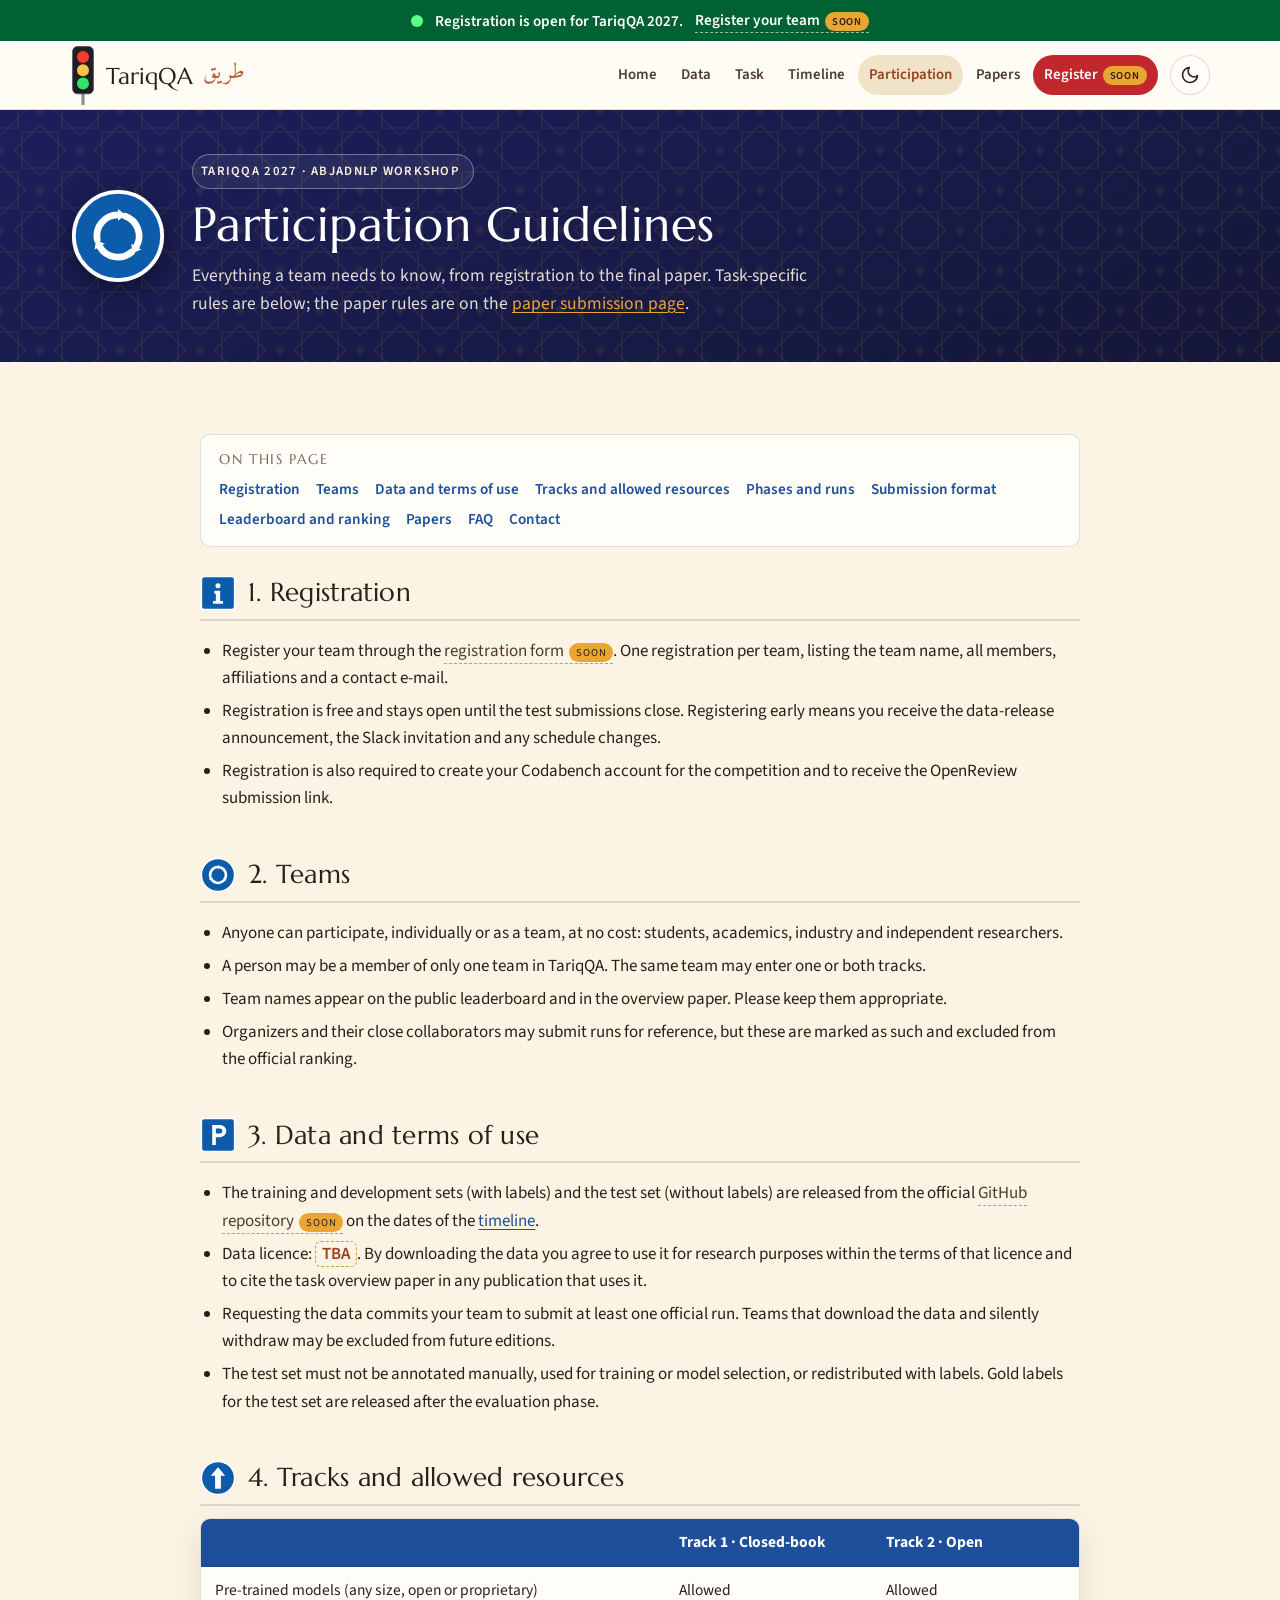
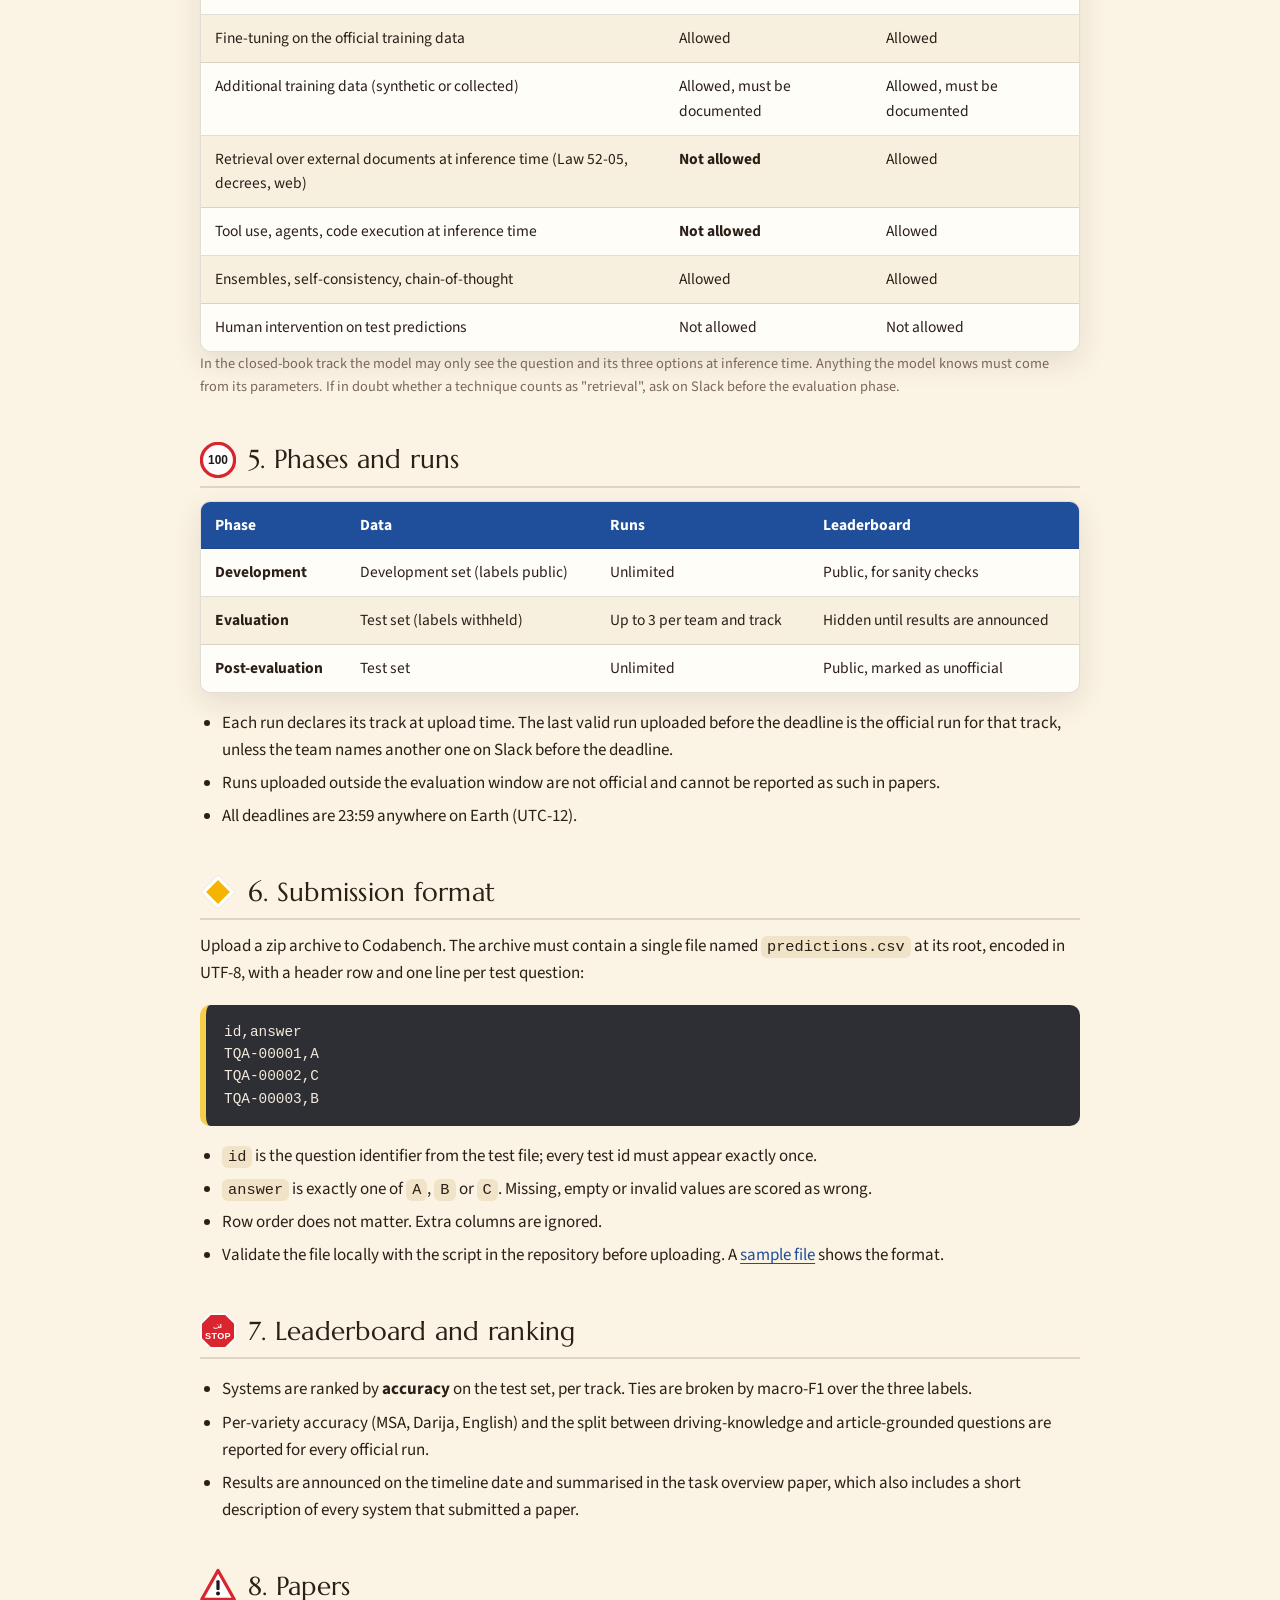
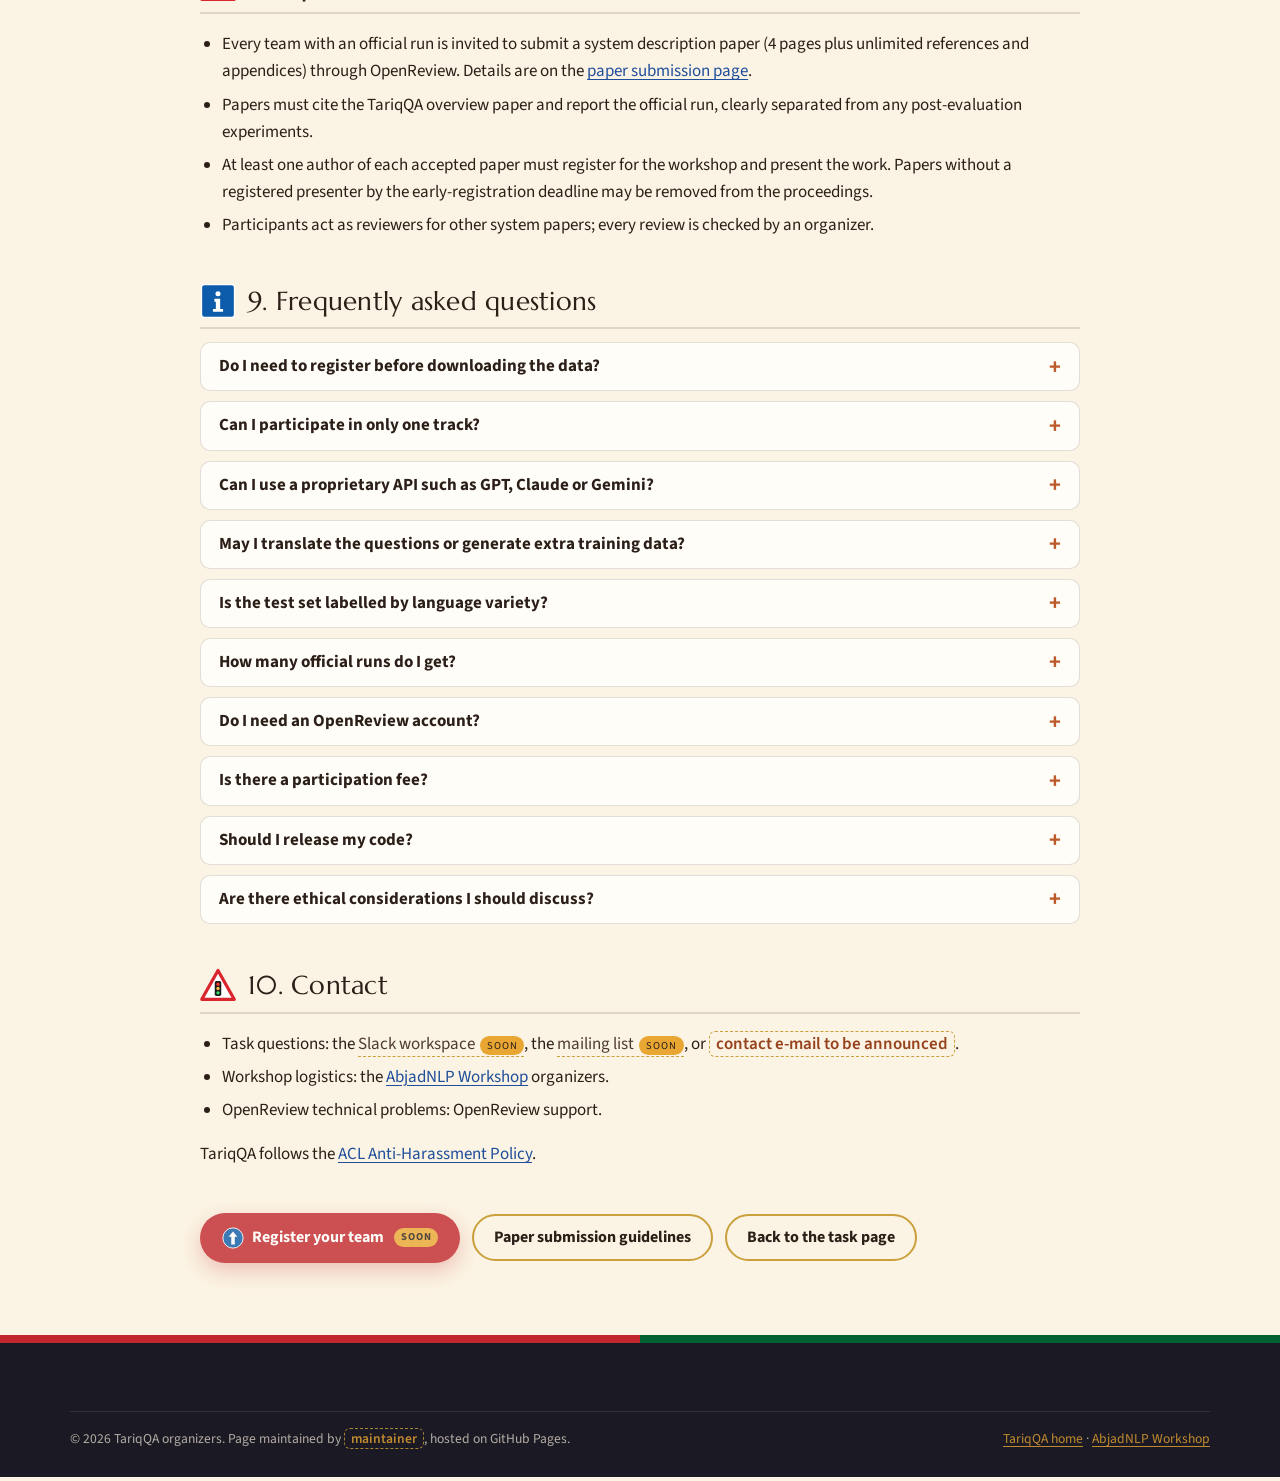
==== guidelines.html @ da91bc71 "add files" ====
<!DOCTYPE html>
<html lang="en" class="no-js">
<head>
<meta charset="utf-8">
<meta name="viewport" content="width=device-width, initial-scale=1">
<title>Participation Guidelines · TariqQA 2027</title>
<meta name="description" content="How to participate in TariqQA, the Moroccan traffic law question answering shared task at AbjadNLP 2027: registration, data, tracks, submission format, phases and FAQ.">
<link rel="icon" type="image/svg+xml" href="assets/img/favicon.svg">
<link rel="preconnect" href="https://fonts.googleapis.com">
<link rel="preconnect" href="https://fonts.gstatic.com" crossorigin>
<link href="https://fonts.googleapis.com/css2?family=Amiri:ital,wght@0,400;0,700;1,400&family=Marcellus&family=Source+Sans+3:ital,wght@0,400;0,600;0,700;1,400&display=swap" rel="stylesheet">
<link rel="stylesheet" href="assets/css/style.css">
<script>
  document.documentElement.classList.remove('no-js');
  try { var t = localStorage.getItem('tariqqa-theme'); if (t === 'dark' || t === 'light') { document.documentElement.setAttribute('data-theme', t); } } catch (e) {}
</script>
</head>
<body class="subpage">
<a class="skip-link" href="#content">Skip to content</a>

<svg xmlns="http://www.w3.org/2000/svg" style="position:absolute;width:0;height:0;overflow:hidden" aria-hidden="true" focusable="false">
  <symbol id="sign-stop" viewBox="0 0 100 100">
    <polygon points="29,3 71,3 97,29 97,71 71,97 29,97 3,71 3,29" fill="#D9252D" stroke="#FFFFFF" stroke-width="5" stroke-linejoin="round"/>
    <text x="50" y="43" text-anchor="middle" font-family="Amiri, 'Noto Naskh Arabic', serif" font-size="19" font-weight="700" fill="#fff">قف</text>
    <text x="50" y="73" text-anchor="middle" font-family="Arial, Helvetica, sans-serif" font-size="25" font-weight="700" fill="#fff" letter-spacing="1">STOP</text>
  </symbol>
  <symbol id="sign-warning" viewBox="0 0 100 100">
    <path d="M50 7 L95 87 H5 Z" fill="#fff" stroke="#D9252D" stroke-width="9" stroke-linejoin="round"/>
    <rect x="45.5" y="34" width="9" height="27" rx="3" fill="#1a1a1a"/>
    <circle cx="50" cy="71" r="5.5" fill="#1a1a1a"/>
  </symbol>
  <symbol id="sign-noentry" viewBox="0 0 100 100">
    <circle cx="50" cy="50" r="46" fill="#D9252D" stroke="#fff" stroke-width="4"/>
    <rect x="18" y="42" width="64" height="16" rx="3" fill="#fff"/>
  </symbol>
  <symbol id="sign-mandatory" viewBox="0 0 100 100">
    <circle cx="50" cy="50" r="46" fill="#0D5CAB" stroke="#fff" stroke-width="4"/>
    <path d="M50 20 L70 44 H58 V80 H42 V44 H30 Z" fill="#fff"/>
  </symbol>
  <symbol id="sign-roundabout" viewBox="0 0 100 100">
    <circle cx="50" cy="50" r="46" fill="#0D5CAB" stroke="#fff" stroke-width="4"/>
    <g fill="none" stroke="#fff" stroke-width="7" stroke-linecap="round">
      <path d="M57.52 29.33 A22 22 0 0 1 69.05 61"/>
      <path d="M64.14 66.85 A22 22 0 0 1 30.95 61"/>
      <path d="M28.33 53.82 A22 22 0 0 1 50 28"/>
    </g>
    <g fill="#fff">
      <polygon points="65.05,67.9 74.25,64 63.85,58"/>
      <polygon points="26.95,54.07 25.75,64 36.15,58"/>
      <polygon points="58,28 50,22 50,34"/>
    </g>
  </symbol>
  <symbol id="sign-priority" viewBox="0 0 100 100">
    <polygon points="50,3 97,50 50,97 3,50" fill="#fff" stroke="#cfcfcf" stroke-width="1"/>
    <polygon points="50,17 83,50 50,83 17,50" fill="#F4B400"/>
  </symbol>
  <symbol id="sign-info" viewBox="0 0 100 100">
    <rect x="4" y="4" width="92" height="92" rx="8" fill="#0D5CAB" stroke="#fff" stroke-width="4"/>
    <circle cx="50" cy="30" r="7" fill="#fff"/>
    <path d="M40 44 H56 V72 H64 V80 H36 V72 H44 V52 H40 Z" fill="#fff"/>
  </symbol>
  <symbol id="sign-parking" viewBox="0 0 100 100">
    <rect x="4" y="4" width="92" height="92" rx="8" fill="#0D5CAB" stroke="#fff" stroke-width="4"/>
    <path d="M34 22 H56 A17 17 0 0 1 56 56 H44 V78 H34 Z M44 32 V46 H55 A7 7 0 0 0 55 32 Z" fill="#fff" fill-rule="evenodd"/>
  </symbol>
  <symbol id="sign-speed100" viewBox="0 0 100 100">
    <circle cx="50" cy="50" r="46" fill="#fff" stroke="#D9252D" stroke-width="9"/>
    <text x="50" y="62" text-anchor="middle" font-family="Arial, Helvetica, sans-serif" font-size="33" font-weight="700" fill="#1a1a1a">100</text>
  </symbol>
  <symbol id="sign-signals" viewBox="0 0 100 100">
    <path d="M50 7 L95 87 H5 Z" fill="#fff" stroke="#D9252D" stroke-width="9" stroke-linejoin="round"/>
    <rect x="41" y="36" width="18" height="42" rx="5" fill="#1a1a1a"/>
    <circle cx="50" cy="45" r="4.6" fill="#FF3B30"/><circle cx="50" cy="57" r="4.6" fill="#FFC247"/><circle cx="50" cy="69" r="4.6" fill="#34E36B"/>
  </symbol>
  <symbol id="traffic-light" viewBox="0 0 60 150">
    <rect x="26" y="118" width="8" height="32" fill="#8b8f96"/>
    <rect x="4" y="4" width="52" height="118" rx="12" fill="#1f1f23" stroke="#4a4a52" stroke-width="2"/>
    <circle cx="30" cy="30" r="15" fill="#FF3B30"/><circle cx="30" cy="63" r="15" fill="#FFC247"/><circle cx="30" cy="96" r="15" fill="#34E36B"/>
  </symbol>
</svg>

<div class="topbar">
  <div class="container">
    <span class="pulse" aria-hidden="true"></span>
    <span>Registration is open for TariqQA 2027.</span>
    <a data-link="register">Register your team</a>
  </div>
</div>

<nav class="nav" aria-label="Main">
  <div class="container">
    <a class="brand" href="index.html" aria-label="TariqQA home">
      <svg aria-hidden="true"><use href="#traffic-light"/></svg>
      <span>TariqQA</span>
      <span class="brand-ar" aria-hidden="true">طريق</span>
    </a>
    <ul class="nav-links">
      <li><a href="index.html">Home</a></li>
      <li><a href="index.html#data">Data</a></li>
      <li><a href="index.html#task">Task</a></li>
      <li><a href="index.html#timeline">Timeline</a></li>
      <li><a href="guidelines.html" class="active">Participation</a></li>
      <li><a href="paper.html">Papers</a></li>
      <li><a class="nav-cta" data-link="register">Register</a></li>
    </ul>
    <button class="icon-btn theme-toggle" type="button" aria-label="Toggle dark mode" title="Toggle dark mode">
      <svg viewBox="0 0 24 24" fill="none" stroke="currentColor" stroke-width="2" stroke-linecap="round" stroke-linejoin="round" aria-hidden="true"><path d="M21 12.8A9 9 0 1 1 11.2 3a7 7 0 0 0 9.8 9.8z"/></svg>
    </button>
    <button class="icon-btn nav-toggle" type="button" aria-label="Open menu" aria-expanded="false">
      <span class="bars"><span></span><span></span><span></span></span>
    </button>
  </div>
</nav>

<header class="page-hero">
  <div class="container">
    <svg class="sign-icon" aria-hidden="true"><use href="#sign-roundabout"/></svg>
    <div>
      <span class="eyebrow">TariqQA 2027 · AbjadNLP Workshop</span>
      <h1>Participation Guidelines</h1>
      <p class="lead">Everything a team needs to know, from registration to the final paper. Task-specific rules are below; the paper rules are on the <a href="paper.html">paper submission page</a>.</p>
    </div>
  </div>
</header>

<main id="content">
<section class="section">
  <div class="container narrow">

    <nav class="toc" aria-label="On this page">
      <strong>On this page</strong>
      <a href="#registration">Registration</a>
      <a href="#teams">Teams</a>
      <a href="#data-terms">Data and terms of use</a>
      <a href="#tracks">Tracks and allowed resources</a>
      <a href="#phases">Phases and runs</a>
      <a href="#format">Submission format</a>
      <a href="#ranking">Leaderboard and ranking</a>
      <a href="#papers">Papers</a>
      <a href="#faq">FAQ</a>
      <a href="#contact">Contact</a>
    </nav>

    <h2 id="registration"><svg class="h-icon" aria-hidden="true"><use href="#sign-info"/></svg> 1. Registration</h2>
    <ul>
      <li>Register your team through the <a data-link="register">registration form</a>. One registration per team, listing the team name, all members, affiliations and a contact e-mail.</li>
      <li>Registration is free and stays open until the test submissions close. Registering early means you receive the data-release announcement, the Slack invitation and any schedule changes.</li>
      <li>Registration is also required to create your Codabench account for the competition and to receive the OpenReview submission link.</li>
    </ul>

    <h2 id="teams"><svg class="h-icon" aria-hidden="true"><use href="#sign-roundabout"/></svg> 2. Teams</h2>
    <ul>
      <li>Anyone can participate, individually or as a team, at no cost: students, academics, industry and independent researchers.</li>
      <li>A person may be a member of only one team in TariqQA. The same team may enter one or both tracks.</li>
      <li>Team names appear on the public leaderboard and in the overview paper. Please keep them appropriate.</li>
      <li>Organizers and their close collaborators may submit runs for reference, but these are marked as such and excluded from the official ranking.</li>
    </ul>

    <h2 id="data-terms"><svg class="h-icon" aria-hidden="true"><use href="#sign-parking"/></svg> 3. Data and terms of use</h2>
    <ul>
      <li>The training and development sets (with labels) and the test set (without labels) are released from the official <a data-link="github">GitHub repository</a> on the dates of the <a href="index.html#timeline">timeline</a>.</li>
      <li>Data licence: <span class="tba">TBA</span>. By downloading the data you agree to use it for research purposes within the terms of that licence and to cite the task overview paper in any publication that uses it.</li>
      <li>Requesting the data commits your team to submit at least one official run. Teams that download the data and silently withdraw may be excluded from future editions.</li>
      <li>The test set must not be annotated manually, used for training or model selection, or redistributed with labels. Gold labels for the test set are released after the evaluation phase.</li>
    </ul>

    <h2 id="tracks"><svg class="h-icon" aria-hidden="true"><use href="#sign-mandatory"/></svg> 4. Tracks and allowed resources</h2>
    <table class="tbl">
      <thead><tr><th></th><th>Track 1 · Closed-book</th><th>Track 2 · Open</th></tr></thead>
      <tbody>
        <tr><td>Pre-trained models (any size, open or proprietary)</td><td>Allowed</td><td>Allowed</td></tr>
        <tr><td>Fine-tuning on the official training data</td><td>Allowed</td><td>Allowed</td></tr>
        <tr><td>Additional training data (synthetic or collected)</td><td>Allowed, must be documented</td><td>Allowed, must be documented</td></tr>
        <tr><td>Retrieval over external documents at inference time (Law 52-05, decrees, web)</td><td><strong>Not allowed</strong></td><td>Allowed</td></tr>
        <tr><td>Tool use, agents, code execution at inference time</td><td><strong>Not allowed</strong></td><td>Allowed</td></tr>
        <tr><td>Ensembles, self-consistency, chain-of-thought</td><td>Allowed</td><td>Allowed</td></tr>
        <tr><td>Human intervention on test predictions</td><td>Not allowed</td><td>Not allowed</td></tr>
      </tbody>
    </table>
    <p class="small muted">In the closed-book track the model may only see the question and its three options at inference time. Anything the model knows must come from its parameters. If in doubt whether a technique counts as "retrieval", ask on Slack before the evaluation phase.</p>

    <h2 id="phases"><svg class="h-icon" aria-hidden="true"><use href="#sign-speed100"/></svg> 5. Phases and runs</h2>
    <table class="tbl">
      <thead><tr><th>Phase</th><th>Data</th><th>Runs</th><th>Leaderboard</th></tr></thead>
      <tbody>
        <tr><td><strong>Development</strong></td><td>Development set (labels public)</td><td>Unlimited</td><td>Public, for sanity checks</td></tr>
        <tr><td><strong>Evaluation</strong></td><td>Test set (labels withheld)</td><td>Up to 3 per team and track</td><td>Hidden until results are announced</td></tr>
        <tr><td><strong>Post-evaluation</strong></td><td>Test set</td><td>Unlimited</td><td>Public, marked as unofficial</td></tr>
      </tbody>
    </table>
    <ul>
      <li>Each run declares its track at upload time. The last valid run uploaded before the deadline is the official run for that track, unless the team names another one on Slack before the deadline.</li>
      <li>Runs uploaded outside the evaluation window are not official and cannot be reported as such in papers.</li>
      <li>All deadlines are 23:59 anywhere on Earth (UTC-12).</li>
    </ul>

    <h2 id="format"><svg class="h-icon" aria-hidden="true"><use href="#sign-priority"/></svg> 6. Submission format</h2>
    <p>Upload a zip archive to Codabench. The archive must contain a single file named <code>predictions.csv</code> at its root, encoded in UTF-8, with a header row and one line per test question:</p>
<pre><code>id,answer
TQA-00001,A
TQA-00002,C
TQA-00003,B</code></pre>
    <ul>
      <li><code>id</code> is the question identifier from the test file; every test id must appear exactly once.</li>
      <li><code>answer</code> is exactly one of <code>A</code>, <code>B</code> or <code>C</code>. Missing, empty or invalid values are scored as wrong.</li>
      <li>Row order does not matter. Extra columns are ignored.</li>
      <li>Validate the file locally with the script in the repository before uploading. A <a data-link="sample">sample file</a> shows the format.</li>
    </ul>

    <h2 id="ranking"><svg class="h-icon" aria-hidden="true"><use href="#sign-stop"/></svg> 7. Leaderboard and ranking</h2>
    <ul>
      <li>Systems are ranked by <strong>accuracy</strong> on the test set, per track. Ties are broken by macro-F1 over the three labels.</li>
      <li>Per-variety accuracy (MSA, Darija, English) and the split between driving-knowledge and article-grounded questions are reported for every official run.</li>
      <li>Results are announced on the timeline date and summarised in the task overview paper, which also includes a short description of every system that submitted a paper.</li>
    </ul>

    <h2 id="papers"><svg class="h-icon" aria-hidden="true"><use href="#sign-warning"/></svg> 8. Papers</h2>
    <ul>
      <li>Every team with an official run is invited to submit a system description paper (4 pages plus unlimited references and appendices) through OpenReview. Details are on the <a href="paper.html">paper submission page</a>.</li>
      <li>Papers must cite the TariqQA overview paper and report the official run, clearly separated from any post-evaluation experiments.</li>
      <li>At least one author of each accepted paper must register for the workshop and present the work. Papers without a registered presenter by the early-registration deadline may be removed from the proceedings.</li>
      <li>Participants act as reviewers for other system papers; every review is checked by an organizer.</li>
    </ul>

    <h2 id="faq"><svg class="h-icon" aria-hidden="true"><use href="#sign-info"/></svg> 9. Frequently asked questions</h2>
    <details class="faq"><summary>Do I need to register before downloading the data?</summary><p>Yes. Registration is free and takes two minutes. It lets us keep teams informed and keep the leaderboard tidy.</p></details>
    <details class="faq"><summary>Can I participate in only one track?</summary><p>Yes. Enter the closed-book track, the open track, or both. Each track has its own leaderboard and run limit.</p></details>
    <details class="faq"><summary>Can I use a proprietary API such as GPT, Claude or Gemini?</summary><p>Yes, in both tracks, as long as the model is not given external documents or tools at inference time in the closed-book track, and as long as you document exactly which model and version you used.</p></details>
    <details class="faq"><summary>May I translate the questions or generate extra training data?</summary><p>Yes. Translation, paraphrasing and synthetic data generation are allowed in both tracks and must be described in the paper. Generating data from the test questions is not allowed.</p></details>
    <details class="faq"><summary>Is the test set labelled by language variety?</summary><p>The test file contains only the question and its options. Variety labels are released after the evaluation phase, together with the gold answers, so that teams can analyse their results.</p></details>
    <details class="faq"><summary>How many official runs do I get?</summary><p>Up to three per team and track during the evaluation phase. Development-phase runs are unlimited.</p></details>
    <details class="faq"><summary>Do I need an OpenReview account?</summary><p>Yes, every author needs one to submit and to review. System and overview papers are not anonymous, and teams may post their papers on arXiv.</p></details>
    <details class="faq"><summary>Is there a participation fee?</summary><p>No. Participation in the shared task is free. One author of each accepted paper registers for the AbjadNLP workshop to present the work.</p></details>
    <details class="faq"><summary>Should I release my code?</summary><p>It is strongly encouraged. Add the URL to your paper; replicability is one of the review criteria.</p></details>
    <details class="faq"><summary>Are there ethical considerations I should discuss?</summary><p>Yes. Describe potential misuse and limitations of your system, in particular the risk of giving wrong legal advice to drivers, in a short paragraph of the paper.</p></details>

    <h2 id="contact"><svg class="h-icon" aria-hidden="true"><use href="#sign-signals"/></svg> 10. Contact</h2>
    <ul>
      <li>Task questions: the <a data-link="slack">Slack workspace</a>, the <a data-link="mailing">mailing list</a>, or <a data-email></a>.</li>
      <li>Workshop logistics: the <a data-link="workshop">AbjadNLP Workshop</a> organizers.</li>
      <li>OpenReview technical problems: OpenReview support.</li>
    </ul>
    <p>TariqQA follows the <a data-link="antiHarassment">ACL Anti-Harassment Policy</a>.</p>

    <div class="cta-row mt-3">
      <a class="btn btn-primary" data-link="register"><svg aria-hidden="true"><use href="#sign-mandatory"/></svg> Register your team</a>
      <a class="btn btn-outline" href="paper.html">Paper submission guidelines</a>
      <a class="btn btn-outline" href="index.html">Back to the task page</a>
    </div>
  </div>
</section>
</main>

<footer class="footer">
  <div class="container">
    <div class="tiny">
      <span>© <span data-year>2026</span> TariqQA organizers. Page maintained by <span class="tba">maintainer</span>, hosted on GitHub Pages.</span>
      <span><a href="index.html">TariqQA home</a> · <a data-link="workshop">AbjadNLP Workshop</a></span>
    </div>
  </div>
</footer>

<script src="assets/js/config.js"></script>
<script src="assets/js/main.js"></script>
</body>
</html>
---- assets/css/style.css ----
/* ==========================================================================
   TariqQA — Moroccan Traffic Law Question Answering Shared Task (AbjadNLP)
   Visual language: traditional Moroccan craft (zellige stars, horseshoe
   arches, saffron / cobalt / terracotta / emerald) fused with road signs,
   traffic lights and asphalt road motifs.
   Plain CSS, no build step. Edit tokens in :root to retheme.
   ========================================================================== */

:root {
  /* --- Palette ---------------------------------------------------------- */
  --cream: #FBF3E3;
  --sand: #F1E3C8;
  --paper: #FFFDF7;
  --ink: #2B1F18;
  --ink-2: #4E3B30;
  --muted: #7A675A;
  --terracotta: #BD5A2C;
  --terracotta-deep: #96421C;
  --cobalt: #1F4E9A;
  --majorelle: #4F4BC9;
  --emerald: #0E7A5A;
  --flag-red: #C1272D;
  --flag-green: #006233;
  --saffron: #E9A632;
  --gold: #C9A03B;
  --asphalt: #2E2F34;
  --asphalt-2: #3B3C42;
  --lane-yellow: #F5CF4B;

  /* Road-sign colours (Vienna-convention style, as used in Morocco) */
  --sign-red: #D9252D;
  --sign-blue: #0D5CAB;
  --sign-yellow: #F4B400;
  --sign-green: #0B8A42;

  /* --- Semantic tokens -------------------------------------------------- */
  --bg: var(--cream);
  --bg-alt: var(--sand);
  --surface: var(--paper);
  --text: var(--ink);
  --text-2: var(--ink-2);
  --link: var(--cobalt);
  --line: rgba(43, 31, 24, 0.14);
  --shadow: 0 10px 30px rgba(43, 31, 24, 0.10);
  --radius: 16px;
  --radius-sm: 10px;
  --max: 1140px;
  --gutter: 16px;

  --font-display: "Marcellus", "Georgia", "Times New Roman", serif;
  --font-body: "Source Sans 3", "Segoe UI", system-ui, -apple-system, sans-serif;
  --font-arabic: "Amiri", "Noto Naskh Arabic", "Traditional Arabic", "Times New Roman", serif;

  /* Zellige lattice (thin gold lines): subtle texture for backgrounds */
  --zellige-lines: url("data:image/svg+xml,%3Csvg xmlns='http://www.w3.org/2000/svg' width='80' height='80' viewBox='0 0 80 80'%3E%3Cg fill='none' stroke='%23C9A03B' stroke-width='1.2'%3E%3Cpolygon points='22,22 58,22 58,58 22,58'/%3E%3Cpolygon points='40,14.5 65.5,40 40,65.5 14.5,40'/%3E%3Cpolygon points='-18,-18 18,-18 18,18 -18,18'/%3E%3Cpolygon points='0,-25.5 25.5,0 0,25.5 -25.5,0'/%3E%3Cpolygon points='62,-18 98,-18 98,18 62,18'/%3E%3Cpolygon points='80,-25.5 105.5,0 80,25.5 54.5,0'/%3E%3Cpolygon points='-18,62 18,62 18,98 -18,98'/%3E%3Cpolygon points='0,54.5 25.5,80 0,105.5 -25.5,80'/%3E%3Cpolygon points='62,62 98,62 98,98 62,98'/%3E%3Cpolygon points='80,54.5 105.5,80 80,105.5 54.5,80'/%3E%3C/g%3E%3Cg fill='%23C9A03B' opacity='.7'%3E%3Cpolygon points='40,-5 45,0 40,5 35,0'/%3E%3Cpolygon points='75,40 80,35 85,40 80,45'/%3E%3Cpolygon points='40,75 45,80 40,85 35,80'/%3E%3Cpolygon points='-5,40 0,35 5,40 0,45'/%3E%3C/g%3E%3C/svg%3E");
}

/* Dark theme: Marrakech-night indigo with the same accents */
@media (prefers-color-scheme: dark) {
  :root:not([data-theme="light"]) {
    --bg: #17151F;
    --bg-alt: #1F1C2B;
    --surface: #242033;
    --text: #F3EAD9;
    --text-2: #D8CCB8;
    --muted: #B3A694;
    --link: #8FB4F5;
    --line: rgba(243, 234, 217, 0.14);
    --shadow: 0 10px 30px rgba(0, 0, 0, 0.35);
    --terracotta-deep: #E58A5A;
  }
}
:root[data-theme="dark"] {
  --bg: #17151F;
  --bg-alt: #1F1C2B;
  --surface: #242033;
  --text: #F3EAD9;
  --text-2: #D8CCB8;
  --muted: #B3A694;
  --link: #8FB4F5;
  --line: rgba(243, 234, 217, 0.14);
  --shadow: 0 10px 30px rgba(0, 0, 0, 0.35);
  --terracotta-deep: #E58A5A;
}

/* ==========================================================================
   Base
   ========================================================================== */
*, *::before, *::after { box-sizing: border-box; }
html { scroll-behavior: smooth; -webkit-text-size-adjust: 100%; scroll-padding-top: 84px; }
body {
  margin: 0;
  font-family: var(--font-body);
  font-size: 17px;
  line-height: 1.6;
  color: var(--text);
  background: var(--bg);
  overflow-x: hidden;
}
img, svg { max-width: 100%; }
a { color: var(--link); text-underline-offset: 3px; }
a:hover { color: var(--terracotta-deep); }
h1, h2, h3, h4 {
  font-family: var(--font-display);
  font-weight: 400;
  line-height: 1.15;
  margin: 0 0 0.5em;
  color: var(--text);
  letter-spacing: 0.01em;
}
h2 { font-size: clamp(1.75rem, 2.8vw, 2.4rem); }
h3 { font-size: 1.3rem; }
h4 { font-size: 1.05rem; font-family: var(--font-body); font-weight: 700; }
p { margin: 0 0 1em; }
ul, ol { padding-left: 1.3em; }
li { margin-bottom: 0.35em; }
code {
  font-family: ui-monospace, "Cascadia Code", Consolas, "Liberation Mono", monospace;
  font-size: 0.9em;
  background: var(--bg-alt);
  padding: 2px 6px;
  border-radius: 6px;
}
pre {
  background: var(--asphalt);
  color: #F3EAD9;
  padding: 16px 18px;
  border-radius: var(--radius-sm);
  overflow: auto;
  font-size: 0.9rem;
  line-height: 1.55;
  border-left: 6px solid var(--lane-yellow);
  margin: 0 0 1em;
}
pre code { background: transparent; padding: 0; color: inherit; font-size: inherit; }
.container { width: min(100% - 2 * var(--gutter), var(--max)); margin-inline: auto; }
.container.narrow { max-width: 880px; }
.ar { font-family: var(--font-arabic); direction: rtl; unicode-bidi: isolate; }
.nowrap { white-space: nowrap; }
.prose { max-width: 74ch; }
.prose li { margin-bottom: 0.45em; }
.muted { color: var(--muted); }
.small { font-size: 0.9rem; }
.mt-1 { margin-top: 12px; } .mt-2 { margin-top: 26px; } .mt-3 { margin-top: 44px; }
.mb-0 { margin-bottom: 0; }

.skip-link {
  position: absolute; left: -999px; top: 8px; z-index: 100;
  background: var(--flag-red); color: #fff; padding: 10px 14px; border-radius: 8px; font-weight: 700;
}
.skip-link:focus { left: 8px; }

/* Placeholder values the organisers still have to fill in */
.tba {
  border: 1.5px dashed var(--gold);
  border-radius: 6px;
  padding: 0 6px;
  color: var(--terracotta-deep);
  font-weight: 600;
  white-space: nowrap;
}

/* ==========================================================================
   Top ribbon + navigation
   ========================================================================== */
.topbar { background: var(--flag-green); color: #fff; font-weight: 600; font-size: 0.95rem; }
.topbar .container {
  display: flex; gap: 12px; align-items: center; justify-content: center;
  padding: 8px 0; flex-wrap: wrap; text-align: center;
}
.topbar a { color: #fff; }
.topbar a:hover { color: #FFE39A; }
.topbar a.is-tba:not(.btn) { color: #fff; border-bottom-color: rgba(255, 255, 255, 0.6); }
.pulse {
  flex: none; width: 12px; height: 12px; border-radius: 50%; background: #5CFF8A;
  box-shadow: 0 0 0 0 rgba(92, 255, 138, 0.7); animation: pulse 1.8s infinite;
}
@keyframes pulse {
  0% { box-shadow: 0 0 0 0 rgba(92, 255, 138, 0.7); }
  70% { box-shadow: 0 0 0 10px rgba(92, 255, 138, 0); }
  100% { box-shadow: 0 0 0 0 rgba(92, 255, 138, 0); }
}

.nav {
  position: sticky; top: 0; z-index: 50;
  background: var(--surface);
  background: color-mix(in srgb, var(--surface) 92%, transparent);
  -webkit-backdrop-filter: blur(8px); backdrop-filter: blur(8px);
  border-bottom: 1px solid var(--line);
  box-shadow: 0 2px 12px rgba(0, 0, 0, 0.05);
}
.nav .container { display: flex; align-items: center; gap: 12px; min-height: 68px; position: relative; }
.brand {
  display: flex; align-items: center; gap: 10px; text-decoration: none; color: var(--text);
  font-family: var(--font-display); font-size: 1.45rem; margin-right: auto; line-height: 1;
}
.brand:hover { color: var(--text); }
.brand svg { width: 26px; height: 60px; }
.brand .brand-ar { font-family: var(--font-arabic); color: var(--terracotta); font-size: 1.4rem; margin-top: -4px; }
.nav-links { display: flex; gap: 2px; list-style: none; margin: 0; padding: 0; }
.nav-links li { margin: 0; }
.nav-links a {
  display: block; padding: 8px 11px; border-radius: 999px; color: var(--text-2);
  text-decoration: none; font-weight: 600; font-size: 0.93rem; white-space: nowrap;
}
.nav-links a:hover, .nav-links a.active { background: var(--bg-alt); color: var(--terracotta-deep); }
.nav-links a.nav-cta { background: var(--flag-red); color: #fff; }
.nav-links a.nav-cta:hover { background: #a51f24; color: #fff; }
.nav-links a.nav-cta.is-tba { border: 0; color: #fff; }
.icon-btn {
  display: inline-flex; align-items: center; justify-content: center;
  width: 40px; height: 40px; border-radius: 50%; border: 1px solid var(--line);
  background: var(--surface); color: var(--text); cursor: pointer; flex: none; padding: 0;
}
.icon-btn:hover { background: var(--bg-alt); }
.icon-btn svg { width: 20px; height: 20px; }
.nav-toggle { display: none; }
.nav-toggle .bars { display: flex; flex-direction: column; gap: 4px; }
.nav-toggle .bars span { width: 18px; height: 2px; background: currentColor; border-radius: 2px; }
@media (max-width: 1080px) {
  .nav-toggle { display: inline-flex; }
  .nav-links {
    display: none; position: absolute; top: calc(100% + 1px); left: 0; right: 0;
    flex-direction: column; background: var(--surface); border-bottom: 1px solid var(--line);
    padding: 10px 12px 14px; box-shadow: 0 12px 24px rgba(0, 0, 0, 0.12); gap: 2px;
  }
  .nav.open .nav-links { display: flex; }
  .nav-links a { padding: 10px 14px; border-radius: 10px; }
}

/* ==========================================================================
   Buttons
   ========================================================================== */
.btn {
  display: inline-flex; align-items: center; gap: 8px;
  padding: 12px 20px; border-radius: 999px; font-weight: 700; text-decoration: none;
  border: 2px solid transparent; cursor: pointer; font-family: var(--font-body); font-size: 1rem;
  line-height: 1.2; transition: transform 0.15s ease, box-shadow 0.15s ease, background 0.15s ease;
}
.btn:hover { transform: translateY(-2px); }
.btn svg { width: 22px; height: 22px; flex: none; }
.btn-primary { background: var(--flag-red); color: #fff; box-shadow: 0 8px 20px rgba(193, 39, 45, 0.3); }
.btn-primary:hover { background: #a81f25; color: #fff; }
.btn-go { background: var(--sign-green); color: #fff; box-shadow: 0 8px 20px rgba(11, 138, 66, 0.3); }
.btn-go:hover { background: #086b33; color: #fff; }
.btn-go:disabled { background: #8d9a92; box-shadow: none; cursor: not-allowed; transform: none; }
.btn-blue { background: var(--sign-blue); color: #fff; box-shadow: 0 8px 20px rgba(13, 92, 171, 0.3); }
.btn-blue:hover { background: #0a4a8a; color: #fff; }
.btn-outline { border-color: var(--gold); color: var(--text); background: transparent; }
.btn-outline:hover { background: var(--bg-alt); color: var(--text); }
.btn-outline.on-dark { color: #fff; border-color: rgba(255, 255, 255, 0.55); }
.btn-outline.on-dark:hover { background: rgba(255, 255, 255, 0.1); color: #fff; }
.btn-sm { padding: 8px 14px; font-size: 0.92rem; }
.btn-sm svg { width: 18px; height: 18px; }
.btn.is-tba { opacity: 0.8; cursor: not-allowed; }
.btn.is-tba:hover { transform: none; }
.tba-badge {
  font-size: 0.66rem; letter-spacing: 0.08em; text-transform: uppercase; line-height: 1.4;
  background: var(--saffron); color: #2B1F18; border-radius: 999px; padding: 2px 7px; margin-left: 2px;
}
a.is-tba:not(.btn) { text-decoration: none; border-bottom: 1.5px dashed var(--gold); color: var(--text-2); cursor: not-allowed; }
a.is-tba:not(.btn) .tba-badge { margin-left: 5px; }
.cta-row { display: flex; flex-wrap: wrap; gap: 12px; align-items: center; }
.btn-stack { display: flex; flex-wrap: wrap; gap: 8px; }

/* ==========================================================================
   Hero
   ========================================================================== */
.hero {
  position: relative; overflow: hidden; color: #FBF3E3;
  background: radial-gradient(900px 500px at 85% -10%, #5A4AA8 0%, rgba(90, 74, 168, 0) 60%),
              linear-gradient(160deg, #1C1F5C 0%, #22265F 40%, #141737 100%);
}
.hero::before {
  content: ""; position: absolute; inset: 0; background-image: var(--zellige-lines);
  background-size: 80px 80px; opacity: 0.14; pointer-events: none;
}
.hero::after {
  content: ""; position: absolute; left: -10%; bottom: -30%; width: 55%; height: 75%;
  background: radial-gradient(closest-side, rgba(233, 166, 50, 0.32), rgba(233, 166, 50, 0)); pointer-events: none;
}
.hero .container {
  position: relative; z-index: 1; display: grid; grid-template-columns: 1.15fr 0.85fr;
  gap: 40px; align-items: center; padding: 56px 0 40px;
}
.hero h1 { color: #fff; margin: 14px 0 16px; }
.hero .h1-name { display: block; font-size: clamp(2.8rem, 7vw, 4.8rem); line-height: 1; }
.hero .h1-name .ar { font-size: 0.8em; color: var(--saffron); margin-left: 0.12em; }
.hero .h1-sub { display: block; font-size: clamp(1.2rem, 2.4vw, 1.7rem); color: #F3EAD9; margin-top: 12px; }
.eyebrow {
  display: inline-flex; align-items: center; gap: 8px; padding: 6px 14px 6px 8px; border-radius: 999px;
  border: 1px solid rgba(255, 255, 255, 0.35); background: rgba(255, 255, 255, 0.06);
  font-size: 0.8rem; letter-spacing: 0.1em; text-transform: uppercase; font-weight: 600;
}
.eyebrow .ico { width: 26px; height: 26px; }
.hero .lead { font-size: 1.2rem; max-width: 58ch; color: rgba(251, 243, 227, 0.9); }
.hero-ctas { display: flex; flex-wrap: wrap; gap: 12px; margin: 26px 0 22px; }
.hero-meta {
  list-style: none; padding: 0; margin: 0; display: flex; flex-wrap: wrap; gap: 8px 22px;
  font-size: 0.95rem; color: rgba(251, 243, 227, 0.85);
}
.hero-meta li { margin: 0; display: flex; align-items: center; gap: 8px; }
.hero-meta li::before { content: ""; width: 9px; height: 9px; border-radius: 50%; background: var(--saffron); flex: none; }
.hero-meta strong { color: #fff; }
.hero-meta .tba { border-color: rgba(255, 255, 255, 0.5); color: var(--saffron); }
.hero-art { display: flex; justify-content: center; }
.hero-svg { width: 100%; max-width: 440px; height: auto; filter: drop-shadow(0 24px 40px rgba(0, 0, 0, 0.45)); }
@media (max-width: 900px) {
  .hero .container { grid-template-columns: 1fr; padding: 40px 0 28px; }
  .hero-art { order: 2; }
  .hero-svg { max-width: 380px; }
}

/* Animated traffic light (hero illustration) */
.tl-red { fill: #5A1414; }
.tl-amber { fill: #5A4310; }
.tl-green { fill: #0F4A24; }
.anim-tl .tl-red { animation: tlRed 9s infinite; }
.anim-tl .tl-amber { animation: tlAmber 9s infinite; }
.anim-tl .tl-green { animation: tlGreen 9s infinite; }
@keyframes tlRed {
  0%, 44% { fill: #FF3B30; filter: drop-shadow(0 0 6px #FF3B30); }
  45%, 100% { fill: #5A1414; filter: none; }
}
@keyframes tlAmber {
  0%, 34% { fill: #5A4310; filter: none; }
  35%, 44% { fill: #FFC247; filter: drop-shadow(0 0 6px #FFC247); }
  45%, 89% { fill: #5A4310; filter: none; }
  90%, 100% { fill: #FFC247; filter: drop-shadow(0 0 6px #FFC247); }
}
@keyframes tlGreen {
  0%, 44% { fill: #0F4A24; filter: none; }
  45%, 89% { fill: #34E36B; filter: drop-shadow(0 0 6px #34E36B); }
  90%, 100% { fill: #0F4A24; filter: none; }
}

/* ==========================================================================
   Scrolling road of signs
   ========================================================================== */
.sign-road {
  background: var(--asphalt); position: relative; overflow: hidden; padding: 18px 0 16px;
  border-top: 7px solid var(--saffron); box-shadow: inset 0 10px 20px rgba(0, 0, 0, 0.35);
}
.sign-road::before { content: ""; position: absolute; left: 0; right: 0; top: 6px; height: 3px; background: #ECECEC; opacity: 0.7; }
.sign-road::after { content: ""; position: absolute; left: 0; right: 0; bottom: 12px; border-top: 4px dashed var(--lane-yellow); opacity: 0.9; }
.sign-track { display: flex; gap: 40px; width: max-content; animation: marquee 70s linear infinite; }
.sign-road:hover .sign-track { animation-play-state: paused; }
.signpost { display: flex; flex-direction: column; align-items: center; width: 92px; position: relative; z-index: 1; }
.signpost svg { width: 64px; height: 64px; filter: drop-shadow(0 4px 6px rgba(0, 0, 0, 0.45)); }
.signpost .post { width: 6px; height: 30px; background: linear-gradient(90deg, #D5D8DC, #8A8D93); border-radius: 0 0 2px 2px; }
.signpost .label { font-size: 0.68rem; color: #D9D1C2; margin-top: 4px; text-transform: uppercase; letter-spacing: 0.08em; font-weight: 600; white-space: nowrap; }
/* two identical sets of 18 posts with a 40px gap: shift by exactly one set */
@keyframes marquee { to { transform: translateX(calc(-50% - 20px)); } }

/* ==========================================================================
   Sections
   ========================================================================== */
.section { padding: 72px 0; position: relative; }
.section.alt { background: var(--bg-alt); }
.section.alt::before {
  content: ""; position: absolute; inset: 0; background-image: var(--zellige-lines);
  background-size: 80px 80px; opacity: 0.22; pointer-events: none;
}
.section > .container { position: relative; }
.section-head { display: flex; align-items: center; gap: 20px; }
.section-head .sign-icon { width: 68px; height: 68px; flex: none; filter: drop-shadow(0 6px 10px rgba(0, 0, 0, 0.18)); }
.section-head h2 { margin: 0; }
.section-head .num { display: block; font-family: var(--font-display); color: var(--gold); font-size: 0.95rem; letter-spacing: 0.22em; }
.section-head .ar-sub {
  display: block; font-family: var(--font-arabic); color: var(--terracotta); font-size: 1.4rem;
  direction: rtl; text-align: left; line-height: 1.3; margin-top: 2px;
}
.frieze {
  height: 10px; margin-top: 18px; border-radius: 3px;
  background: repeating-linear-gradient(135deg, var(--cobalt) 0 14px, var(--saffron) 14px 28px, var(--emerald) 28px 42px, var(--terracotta) 42px 56px);
}
.road-divider { height: 28px; background: var(--asphalt); position: relative; box-shadow: inset 0 6px 10px rgba(0, 0, 0, 0.3); }
.road-divider::before { content: ""; position: absolute; left: 0; right: 0; top: 50%; margin-top: -2px; border-top: 4px dashed var(--lane-yellow); opacity: 0.95; }

/* ==========================================================================
   Grid, cards, lists
   ========================================================================== */
.grid { display: grid; gap: 22px; }
.grid-2 { grid-template-columns: repeat(2, minmax(0, 1fr)); }
.grid-3 { grid-template-columns: repeat(3, minmax(0, 1fr)); }
@media (max-width: 900px) { .grid-3 { grid-template-columns: repeat(2, minmax(0, 1fr)); } }
@media (max-width: 700px) { .grid-2, .grid-3 { grid-template-columns: 1fr; } }
.card {
  background: var(--surface); border: 1px solid var(--line); border-radius: var(--radius);
  padding: 24px; box-shadow: var(--shadow); position: relative; overflow: hidden;
}
.card::after {
  content: ""; position: absolute; top: -10px; right: -10px; width: 96px; height: 96px;
  background-image: var(--zellige-lines); background-size: 60px 60px; opacity: 0.45; pointer-events: none;
  -webkit-mask-image: radial-gradient(circle at top right, #000 10%, transparent 70%);
  mask-image: radial-gradient(circle at top right, #000 10%, transparent 70%);
}
.card > * { position: relative; z-index: 1; }
.card h3 { display: flex; align-items: center; gap: 10px; }
.card-icon { width: 36px; height: 36px; flex: none; }
.card p:last-child { margin-bottom: 0; }
.checklist { list-style: none; padding: 0; margin: 0; }
.checklist li { padding-left: 28px; position: relative; margin-bottom: 0.55em; }
.checklist li::before {
  content: ""; position: absolute; left: 0; top: 0.38em; width: 15px; height: 15px; border-radius: 50%;
  background: var(--sign-blue); box-shadow: inset 0 0 0 2px #fff, 0 0 0 1.5px var(--sign-blue);
}

/* ==========================================================================
   Dataset statistics drawn as road signs
   ========================================================================== */
.stats { display: grid; grid-template-columns: repeat(5, minmax(0, 1fr)); gap: 18px; margin: 36px 0 12px; }
@media (max-width: 900px) { .stats { grid-template-columns: repeat(3, minmax(0, 1fr)); } }
@media (max-width: 560px) { .stats { grid-template-columns: repeat(2, minmax(0, 1fr)); } }
.stat { display: flex; flex-direction: column; align-items: center; text-align: center; gap: 10px; }
.stat .figure {
  width: 140px; height: 140px; position: relative; display: grid; place-items: center;
  font-family: var(--font-display); font-size: 2rem; line-height: 1; color: #1a1a1a;
}
.stat .figure > span { position: relative; z-index: 1; }
.stat .label { font-size: 0.92rem; color: var(--muted); max-width: 170px; line-height: 1.35; }
.sign-oct { background: #fff; color: #fff; clip-path: polygon(30% 0, 70% 0, 100% 30%, 100% 70%, 70% 100%, 30% 100%, 0 70%, 0 30%); }
.sign-oct::before { content: ""; position: absolute; inset: 6px; background: var(--sign-red); clip-path: polygon(30% 0, 70% 0, 100% 30%, 100% 70%, 70% 100%, 30% 100%, 0 70%, 0 30%); }
.sign-circle { border-radius: 50%; background: #fff; border: 11px solid var(--sign-red); font-size: 3.2rem; box-shadow: 0 8px 14px rgba(0, 0, 0, 0.18); }
.sign-square { border-radius: 14px; background: var(--sign-blue); color: #fff; border: 5px solid #fff; outline: 2px solid var(--sign-blue); box-shadow: 0 8px 14px rgba(0, 0, 0, 0.18); }
.sign-square .stack { display: flex; flex-direction: column; font-size: 1.05rem; font-family: var(--font-body); font-weight: 700; letter-spacing: 0.04em; line-height: 1.35; }
.sign-diamond { background: #fff; clip-path: polygon(50% 0, 100% 50%, 50% 100%, 0 50%); }
.sign-diamond::before { content: ""; position: absolute; inset: 7px; background: var(--sign-yellow); clip-path: polygon(50% 0, 100% 50%, 50% 100%, 0 50%); }
.sign-tri { background: var(--sign-red); clip-path: polygon(50% 0, 100% 100%, 0 100%); padding-top: 38%; font-size: 1.5rem; }
.sign-tri::before { content: ""; position: absolute; inset: 18px 11px 7px; background: #fff; clip-path: polygon(50% 0, 100% 100%, 0 100%); }

.bar { display: flex; height: 36px; border-radius: 8px; overflow: hidden; font-size: 0.82rem; font-weight: 700; color: #fff; margin: 8px 0 12px; }
.bar span { display: flex; align-items: center; justify-content: center; white-space: nowrap; overflow: hidden; padding: 0 4px; }
.b-msa { background: var(--cobalt); } .b-darija { background: var(--terracotta); } .b-en { background: var(--emerald); }
.b-a { background: var(--flag-red); } .b-b { background: var(--cobalt); } .b-c { background: var(--emerald); }

/* ==========================================================================
   Multiple-choice cards and the sample quiz
   ========================================================================== */
.mcq { background: var(--surface); border: 1px solid var(--line); border-radius: var(--radius); padding: 20px 22px; box-shadow: var(--shadow); }
.tag {
  display: inline-block; font-size: 0.72rem; letter-spacing: 0.1em; text-transform: uppercase; padding: 3px 10px;
  border-radius: 999px; background: var(--bg-alt); color: var(--terracotta-deep); font-weight: 700;
  margin-bottom: 10px; font-family: var(--font-body);
}
.q { font-weight: 700; font-size: 1.1rem; margin: 0 0 12px; line-height: 1.5; }
.mcq[dir="rtl"] .q, .mcq[dir="rtl"] .opt, .quiz-main.is-rtl .q, .quiz-main.is-rtl .opt { font-family: var(--font-arabic); font-size: 1.3rem; line-height: 1.8; }
.opts { list-style: none; padding: 0; margin: 0; display: grid; gap: 8px; }
.opts li { margin: 0; }
.opt {
  display: flex; gap: 12px; align-items: flex-start; padding: 8px 12px; border-radius: var(--radius-sm);
  border: 1px solid var(--line); background: var(--surface); color: var(--text); width: 100%; text-align: start; font: inherit;
}
.opt .k {
  flex: none; width: 28px; height: 28px; border-radius: 50%; display: grid; place-items: center; font-weight: 700;
  font-family: var(--font-body); font-size: 0.9rem; background: var(--bg-alt); color: var(--text); line-height: 1; margin-top: 3px;
}
.opt.correct { border-color: var(--sign-green); background: rgba(11, 138, 66, 0.10); }
.opt.correct .k { background: var(--sign-green); color: #fff; }
.opt.wrong { border-color: var(--sign-red); background: rgba(217, 37, 45, 0.10); }
.opt.wrong .k { background: var(--sign-red); color: #fff; }

.quiz-wrap h3 .ar { font-size: 1.25rem; margin-left: 10px; color: var(--terracotta); }
.quiz { display: grid; grid-template-columns: minmax(0, 1fr) 110px; gap: 20px; align-items: start; border-top: 6px solid var(--saffron); }
.quiz-top { display: flex; justify-content: space-between; align-items: center; gap: 10px; margin-bottom: 6px; }
.quiz-progress { font-size: 0.85rem; color: var(--muted); font-family: var(--font-body); }
button.opt { cursor: pointer; transition: background 0.15s, border-color 0.15s; }
button.opt:hover:not(:disabled) { border-color: var(--gold); background: var(--bg-alt); }
button.opt:disabled { cursor: default; }
.quiz-actions { display: flex; flex-wrap: wrap; align-items: center; gap: 10px; margin-top: 14px; }
.quiz-feedback { font-weight: 700; font-family: var(--font-body); }
.quiz-feedback.ok { color: var(--sign-green); }
.quiz-feedback.ko { color: var(--sign-red); }
.quiz-light { display: flex; flex-direction: column; align-items: center; gap: 8px; }
.quiz-light svg { width: 64px; height: auto; }
.quiz-light .lamp { fill: #2A2A30; transition: fill 0.2s; }
.quiz-light.is-red .lamp.red { fill: #FF3B30; filter: drop-shadow(0 0 6px #FF3B30); }
.quiz-light.is-amber .lamp.amber { fill: #FFC247; filter: drop-shadow(0 0 6px #FFC247); }
.quiz-light.is-green .lamp.green { fill: #34E36B; filter: drop-shadow(0 0 6px #34E36B); }
.quiz-score { font-family: var(--font-display); font-size: 1.3rem; }
@media (max-width: 560px) {
  .quiz { grid-template-columns: 1fr; }
  .quiz-light { flex-direction: row; justify-content: center; }
}

/* ==========================================================================
   Task: input/output, tracks, tables
   ========================================================================== */
.io { display: grid; grid-template-columns: 1fr auto 1fr; gap: 14px; align-items: center; }
.io-label { display: block; font-size: 0.75rem; letter-spacing: 0.12em; text-transform: uppercase; color: var(--muted); font-weight: 700; margin-bottom: 6px; }
.io code { margin: 2px 4px 6px 0; display: inline-block; }
.io-arrow svg { width: 56px; height: 56px; }
@media (max-width: 560px) {
  .io { grid-template-columns: 1fr; }
  .io-arrow { transform: rotate(90deg); justify-self: center; }
}
.track { display: grid; grid-template-columns: 84px 1fr; gap: 18px; align-items: start; border-top: 6px solid var(--sign-blue); }
.track:first-child { border-top-color: var(--sign-red); }
.track-icon { width: 84px; height: 84px; filter: drop-shadow(0 6px 10px rgba(0, 0, 0, 0.18)); }
.track .num { font-family: var(--font-display); color: var(--gold); letter-spacing: 0.2em; font-size: 0.9rem; }
.track h3 { margin: 2px 0 8px; display: block; }
@media (max-width: 480px) { .track { grid-template-columns: 1fr; } }

.tbl {
  width: 100%; border-collapse: separate; border-spacing: 0; background: var(--surface);
  border: 1px solid var(--line); border-radius: var(--radius-sm); overflow: hidden; box-shadow: var(--shadow); font-size: 0.97rem;
}
.tbl th, .tbl td { padding: 11px 14px; text-align: left; border-bottom: 1px solid var(--line); vertical-align: top; }
.tbl th { background: var(--cobalt); color: #fff; font-weight: 700; }
.tbl tr:last-child td { border-bottom: 0; }
.tbl tbody tr:nth-child(even) td { background: color-mix(in srgb, var(--bg-alt) 50%, transparent); }

/* ==========================================================================
   Timeline drawn as a road with numbered signs
   ========================================================================== */
.road { list-style: none; padding: 20px 0 10px; margin: 24px 0 0; position: relative; }
.road::before {
  content: ""; position: absolute; top: 0; bottom: 0; left: 50%; width: 40px; margin-left: -20px;
  background: var(--asphalt); border-left: 3px solid #E6E6E6; border-right: 3px solid #E6E6E6; border-radius: 10px;
}
.road::after { content: ""; position: absolute; top: 12px; bottom: 12px; left: 50%; margin-left: -2px; border-left: 4px dashed var(--lane-yellow); }
.milestone { position: relative; width: 50%; padding: 0 56px 32px 0; margin: 0; }
.milestone:nth-child(even) { margin-left: 50%; padding: 0 0 32px 56px; }
.milestone .marker {
  position: absolute; top: 18px; right: -22px; width: 44px; height: 44px; border-radius: 50%;
  background: #fff; border: 6px solid var(--sign-red); color: #1a1a1a; display: grid; place-items: center;
  font-family: var(--font-display); font-size: 1.05rem; z-index: 2; box-shadow: 0 4px 10px rgba(0, 0, 0, 0.25);
}
.milestone:nth-child(even) .marker { right: auto; left: -22px; }
.milestone .marker.finish { background: repeating-conic-gradient(#1a1a1a 0 25%, #fff 0 50%) 0 0 / 14px 14px; border-color: #1a1a1a; color: transparent; }
.milestone .card { padding: 18px 20px; }
.milestone .date { font-family: var(--font-display); color: var(--terracotta-deep); font-size: 1rem; letter-spacing: 0.03em; margin-bottom: 4px; }
.milestone h3 { font-size: 1.15rem; margin-bottom: 6px; }
.milestone p { margin: 0; font-size: 0.95rem; color: var(--text-2); }
@media (max-width: 760px) {
  .road::before { left: 22px; margin-left: 0; width: 36px; }
  .road::after { left: 40px; margin-left: -2px; }
  .milestone, .milestone:nth-child(even) { width: 100%; margin-left: 0; padding: 0 0 24px 72px; }
  .milestone .marker, .milestone:nth-child(even) .marker { left: 18px; right: auto; }
}

/* ==========================================================================
   Organizers, steps, news
   ========================================================================== */
.people { display: flex; flex-wrap: wrap; justify-content: center; gap: 22px; }
.person { width: 270px; text-align: center; background: var(--surface); border: 1px solid var(--line); border-radius: var(--radius); padding: 24px 18px 20px; box-shadow: var(--shadow); }
@media (max-width: 600px) { .person { width: 100%; max-width: 340px; } }
.people-msg { text-align: center; color: var(--muted); max-width: 62ch; margin: 0 auto; }
.avatar {
  width: 112px; height: 132px; margin: 0 auto 14px; clip-path: url(#archClip);
  background: linear-gradient(170deg, var(--cobalt), var(--majorelle)); display: grid; place-items: end center; overflow: hidden;
}
.avatar img { width: 100%; height: 100%; object-fit: cover; object-position: center 25%; display: block; }
.person .name { font-weight: 700; font-size: 1.08rem; }
.person .role { color: var(--terracotta-deep); font-weight: 600; font-size: 0.92rem; margin-top: 2px; }
.person .aff { color: var(--muted); font-size: 0.9rem; line-height: 1.4; margin-top: 4px; }
.person-links { display: flex; justify-content: center; flex-wrap: wrap; gap: 10px; margin-top: 14px; }
.plink { display: inline-flex; width: 34px; height: 34px; border-radius: 8px; transition: transform 0.15s ease; }
.plink svg { width: 100%; height: 100%; display: block; }
.plink:hover { transform: translateY(-2px); }
.plink:focus-visible { outline: 2px solid var(--gold); outline-offset: 3px; }

.step { text-align: center; }
.step h3 { justify-content: center; }
.step-sign { position: relative; width: 72px; height: 72px; margin: 0 auto 12px; }
.step-sign svg { width: 72px; height: 72px; filter: drop-shadow(0 6px 10px rgba(0, 0, 0, 0.18)); }
.step-sign span { position: absolute; inset: 0; display: grid; place-items: center; font-family: var(--font-display); font-size: 1.8rem; color: #1a1a1a; }

.news { list-style: none; padding: 0; margin: 0; }
.news li { padding: 12px 0; border-bottom: 1px solid var(--line); display: grid; grid-template-columns: 100px 1fr; gap: 12px; }
.news .date { font-family: var(--font-display); color: var(--terracotta-deep); font-size: 0.95rem; }

/* ==========================================================================
   Sub-pages (guidelines, paper)
   ========================================================================== */
.page-hero { background: linear-gradient(160deg, #1C1F5C, #141737); color: #FBF3E3; position: relative; overflow: hidden; padding: 44px 0; }
.page-hero::before { content: ""; position: absolute; inset: 0; background-image: var(--zellige-lines); background-size: 80px 80px; opacity: 0.14; }
.page-hero .container { position: relative; display: flex; gap: 26px; align-items: center; }
.page-hero .sign-icon { width: 96px; height: 96px; flex: none; filter: drop-shadow(0 8px 14px rgba(0, 0, 0, 0.4)); }
.page-hero h1 { color: #fff; font-size: clamp(2rem, 4.5vw, 3rem); margin: 8px 0 10px; }
.page-hero .lead { font-size: 1.1rem; color: rgba(251, 243, 227, 0.9); margin: 0; max-width: 70ch; }
.page-hero a { color: var(--saffron); }
@media (max-width: 600px) { .page-hero .container { flex-direction: column; align-items: flex-start; } }
.subpage h2 { display: flex; align-items: center; gap: 12px; margin-top: 44px; padding-bottom: 8px; border-bottom: 2px solid var(--line); font-size: 1.6rem; }
.subpage .toc + h2 { margin-top: 0; }
.h-icon { width: 36px; height: 36px; flex: none; }
.toc {
  display: flex; flex-wrap: wrap; gap: 6px 16px; padding: 14px 18px; background: var(--surface);
  border: 1px solid var(--line); border-radius: var(--radius-sm); margin-bottom: 28px; font-size: 0.95rem;
}
.toc strong { width: 100%; font-family: var(--font-display); font-weight: 400; color: var(--muted); font-size: 0.85rem; letter-spacing: 0.12em; text-transform: uppercase; }
.toc a { text-decoration: none; font-weight: 600; }
details.faq { background: var(--surface); border: 1px solid var(--line); border-radius: var(--radius-sm); padding: 10px 18px; margin-bottom: 10px; }
details.faq summary { cursor: pointer; font-weight: 700; list-style: none; display: flex; justify-content: space-between; align-items: center; gap: 12px; }
details.faq summary::-webkit-details-marker { display: none; }
details.faq summary::after { content: "+"; font-size: 1.4rem; color: var(--terracotta); line-height: 1; }
details.faq[open] summary::after { content: "\2212"; }
details.faq p { margin: 10px 0 4px; color: var(--text-2); }
.paper-structure li { margin-bottom: 0.8em; }
.paper-structure li strong { display: block; }

/* ==========================================================================
   Footer
   ========================================================================== */
.footer { background: #1B1A24; color: #D9D1C2; padding: 48px 0 28px; position: relative; }
.footer::before { content: ""; position: absolute; left: 0; right: 0; top: 0; height: 8px; background: linear-gradient(90deg, var(--flag-red) 0 50%, var(--flag-green) 50% 100%); }
.footer a { color: var(--saffron); }
.footer a:hover { color: #fff; }
.footer a.is-tba:not(.btn) { color: #D9D1C2; }
.footer h4 { color: #fff; margin-bottom: 10px; }
.footer .cols { display: grid; grid-template-columns: 2fr 1fr 1fr; gap: 30px; }
.footer .brand { color: #fff; margin: 0 0 10px; }
.footer .brand:hover { color: #fff; }
.foot-links { list-style: none; padding: 0; margin: 0; }
.foot-links li { margin-bottom: 6px; }
.footer .tiny { font-size: 0.85rem; opacity: 0.8; margin-top: 28px; border-top: 1px solid rgba(255, 255, 255, 0.12); padding-top: 16px; display: flex; justify-content: space-between; flex-wrap: wrap; gap: 8px; }
.footer .tba { color: var(--saffron); }
@media (max-width: 760px) { .footer .cols { grid-template-columns: 1fr; } }

/* ==========================================================================
   Scroll reveal + motion preferences
   ========================================================================== */
.reveal { opacity: 0; transform: translateY(16px); transition: opacity 0.6s ease, transform 0.6s ease; }
.reveal.in-view, .no-js .reveal { opacity: 1; transform: none; }
@media (prefers-reduced-motion: reduce) {
  .reveal { opacity: 1; transform: none; transition: none; }
  .sign-track, .pulse { animation: none; }
  .anim-tl .tl-red, .anim-tl .tl-amber, .anim-tl .tl-green { animation: none; }
  .anim-tl .tl-green { fill: #34E36B; }
  .btn:hover { transform: none; }
}
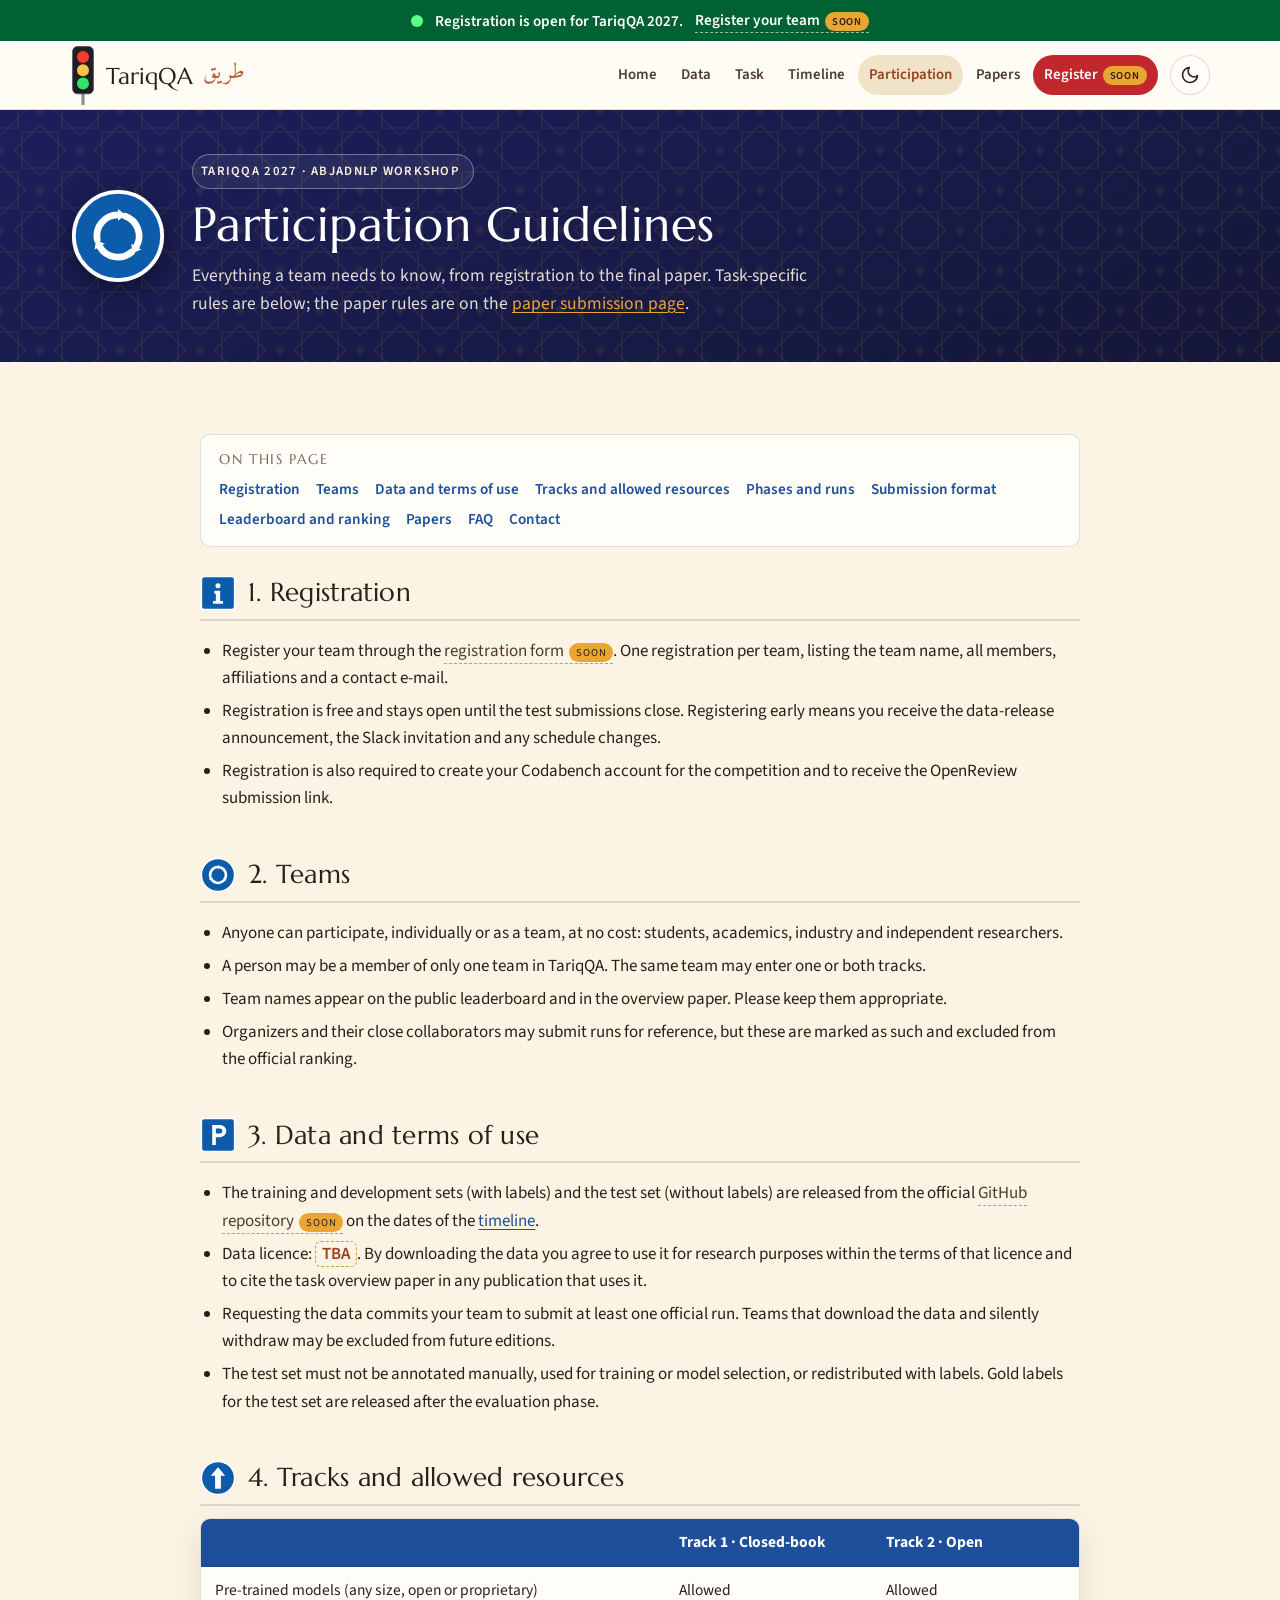
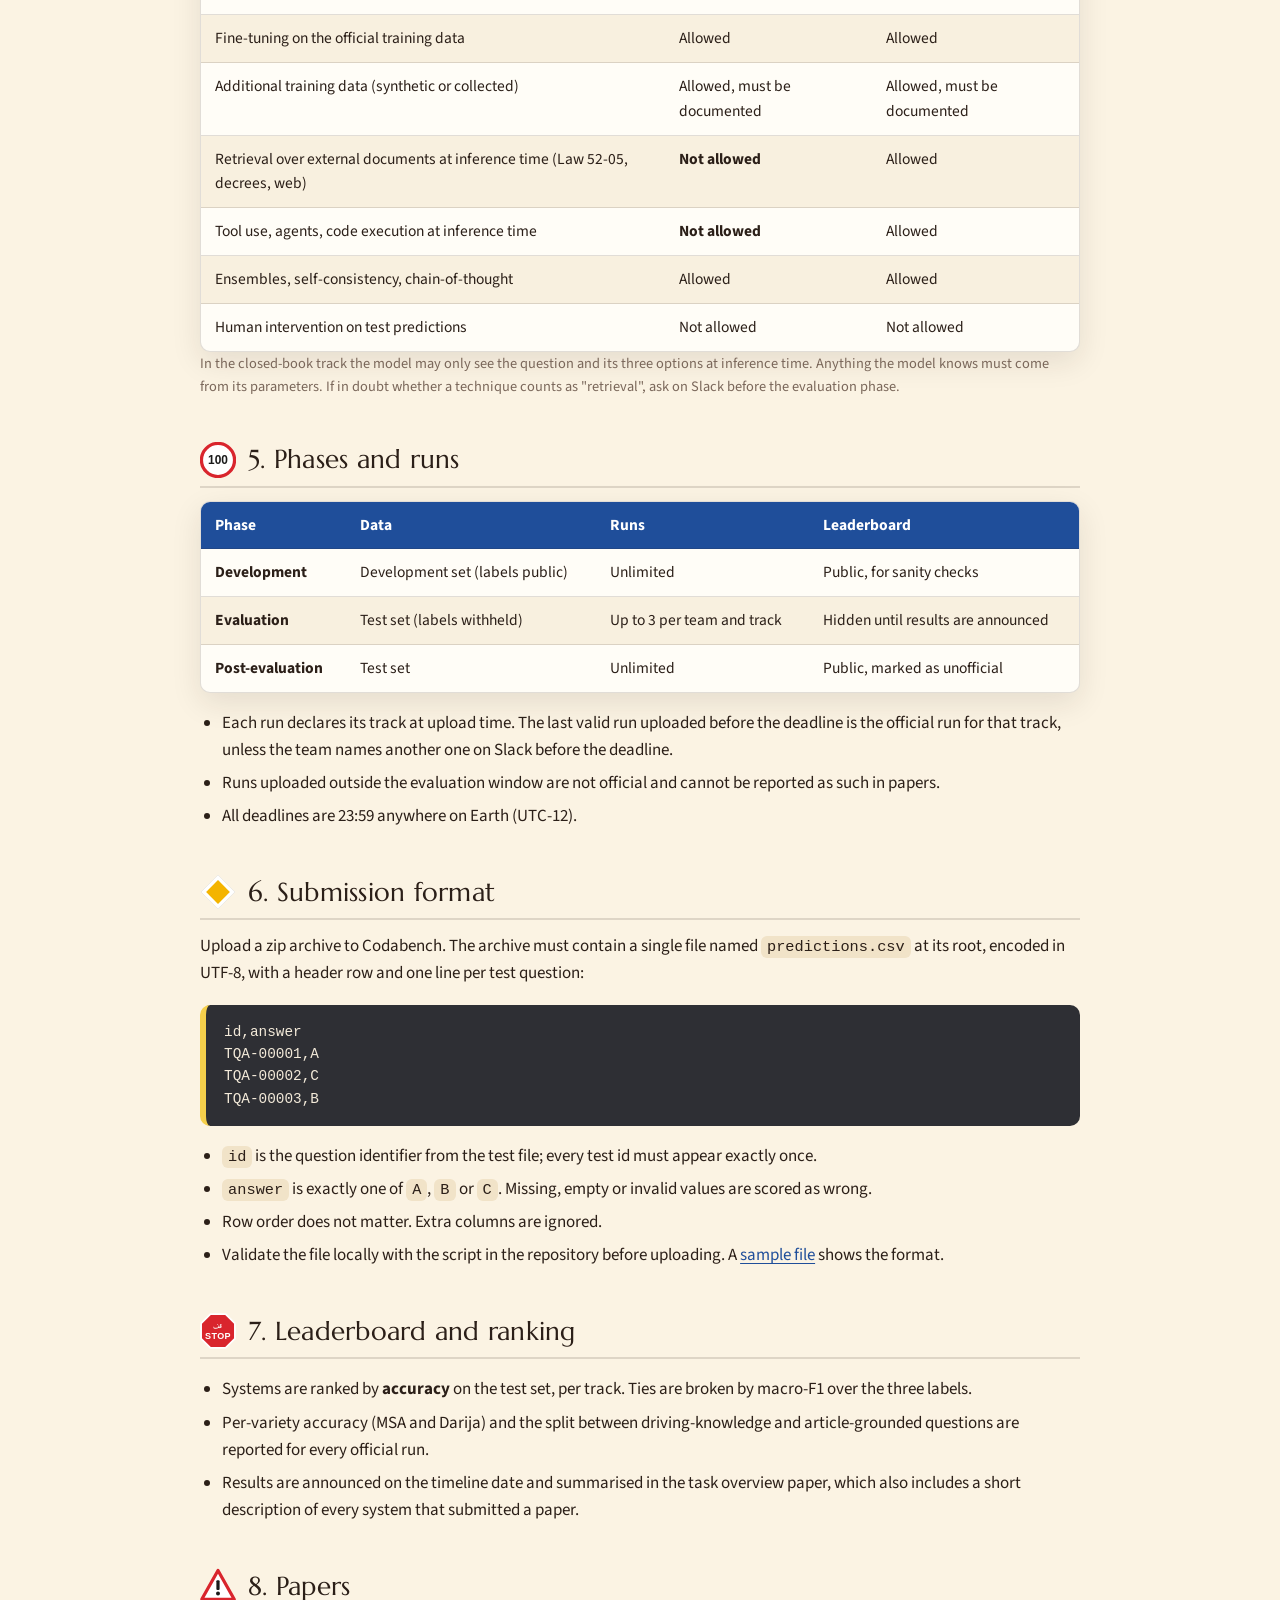
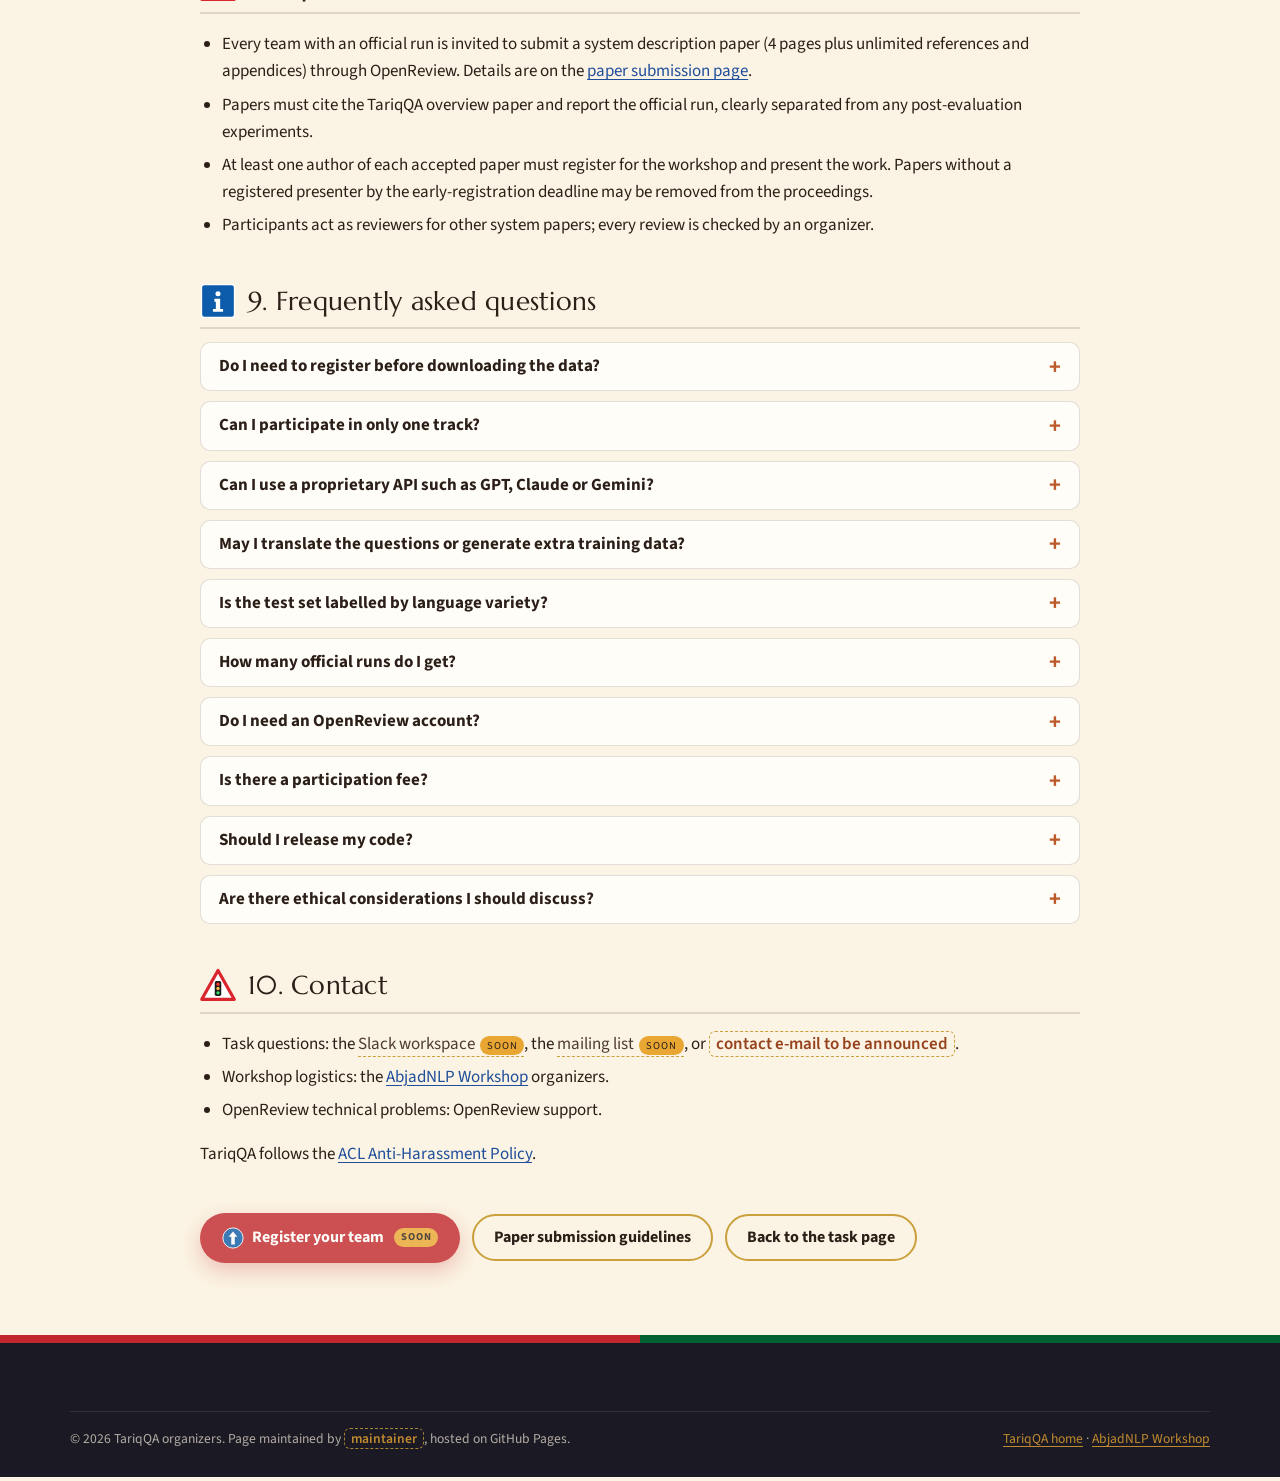
==== commit 13e6e9d4: "fix: update language" ====
--- a/guidelines.html
+++ b/guidelines.html
@@ -210,7 +210,7 @@
     <h2 id="ranking"><svg class="h-icon" aria-hidden="true"><use href="#sign-stop"/></svg> 7. Leaderboard and ranking</h2>
     <ul>
       <li>Systems are ranked by <strong>accuracy</strong> on the test set, per track. Ties are broken by macro-F1 over the three labels.</li>
-      <li>Per-variety accuracy (MSA, Darija, English) and the split between driving-knowledge and article-grounded questions are reported for every official run.</li>
+      <li>Per-variety accuracy (MSA and Darija) and the split between driving-knowledge and article-grounded questions are reported for every official run.</li>
       <li>Results are announced on the timeline date and summarised in the task overview paper, which also includes a short description of every system that submitted a paper.</li>
     </ul>
 
--- a/assets/css/style.css
+++ b/assets/css/style.css
@@ -431,7 +431,7 @@
 
 .bar { display: flex; height: 36px; border-radius: 8px; overflow: hidden; font-size: 0.82rem; font-weight: 700; color: #fff; margin: 8px 0 12px; }
 .bar span { display: flex; align-items: center; justify-content: center; white-space: nowrap; overflow: hidden; padding: 0 4px; }
-.b-msa { background: var(--cobalt); } .b-darija { background: var(--terracotta); } .b-en { background: var(--emerald); }
+.b-msa { background: var(--cobalt); } .b-darija { background: var(--terracotta); }
 .b-a { background: var(--flag-red); } .b-b { background: var(--cobalt); } .b-c { background: var(--emerald); }
 
 /* ==========================================================================
@@ -546,19 +546,9 @@
 .person { width: 270px; text-align: center; background: var(--surface); border: 1px solid var(--line); border-radius: var(--radius); padding: 24px 18px 20px; box-shadow: var(--shadow); }
 @media (max-width: 600px) { .person { width: 100%; max-width: 340px; } }
 .people-msg { text-align: center; color: var(--muted); max-width: 62ch; margin: 0 auto; }
-.avatar {
-  width: 112px; height: 132px; margin: 0 auto 14px; clip-path: url(#archClip);
-  background: linear-gradient(170deg, var(--cobalt), var(--majorelle)); display: grid; place-items: end center; overflow: hidden;
-}
-.avatar img { width: 100%; height: 100%; object-fit: cover; object-position: center 25%; display: block; }
 .person .name { font-weight: 700; font-size: 1.08rem; }
 .person .role { color: var(--terracotta-deep); font-weight: 600; font-size: 0.92rem; margin-top: 2px; }
 .person .aff { color: var(--muted); font-size: 0.9rem; line-height: 1.4; margin-top: 4px; }
-.person-links { display: flex; justify-content: center; flex-wrap: wrap; gap: 10px; margin-top: 14px; }
-.plink { display: inline-flex; width: 34px; height: 34px; border-radius: 8px; transition: transform 0.15s ease; }
-.plink svg { width: 100%; height: 100%; display: block; }
-.plink:hover { transform: translateY(-2px); }
-.plink:focus-visible { outline: 2px solid var(--gold); outline-offset: 3px; }
 
 .step { text-align: center; }
 .step h3 { justify-content: center; }
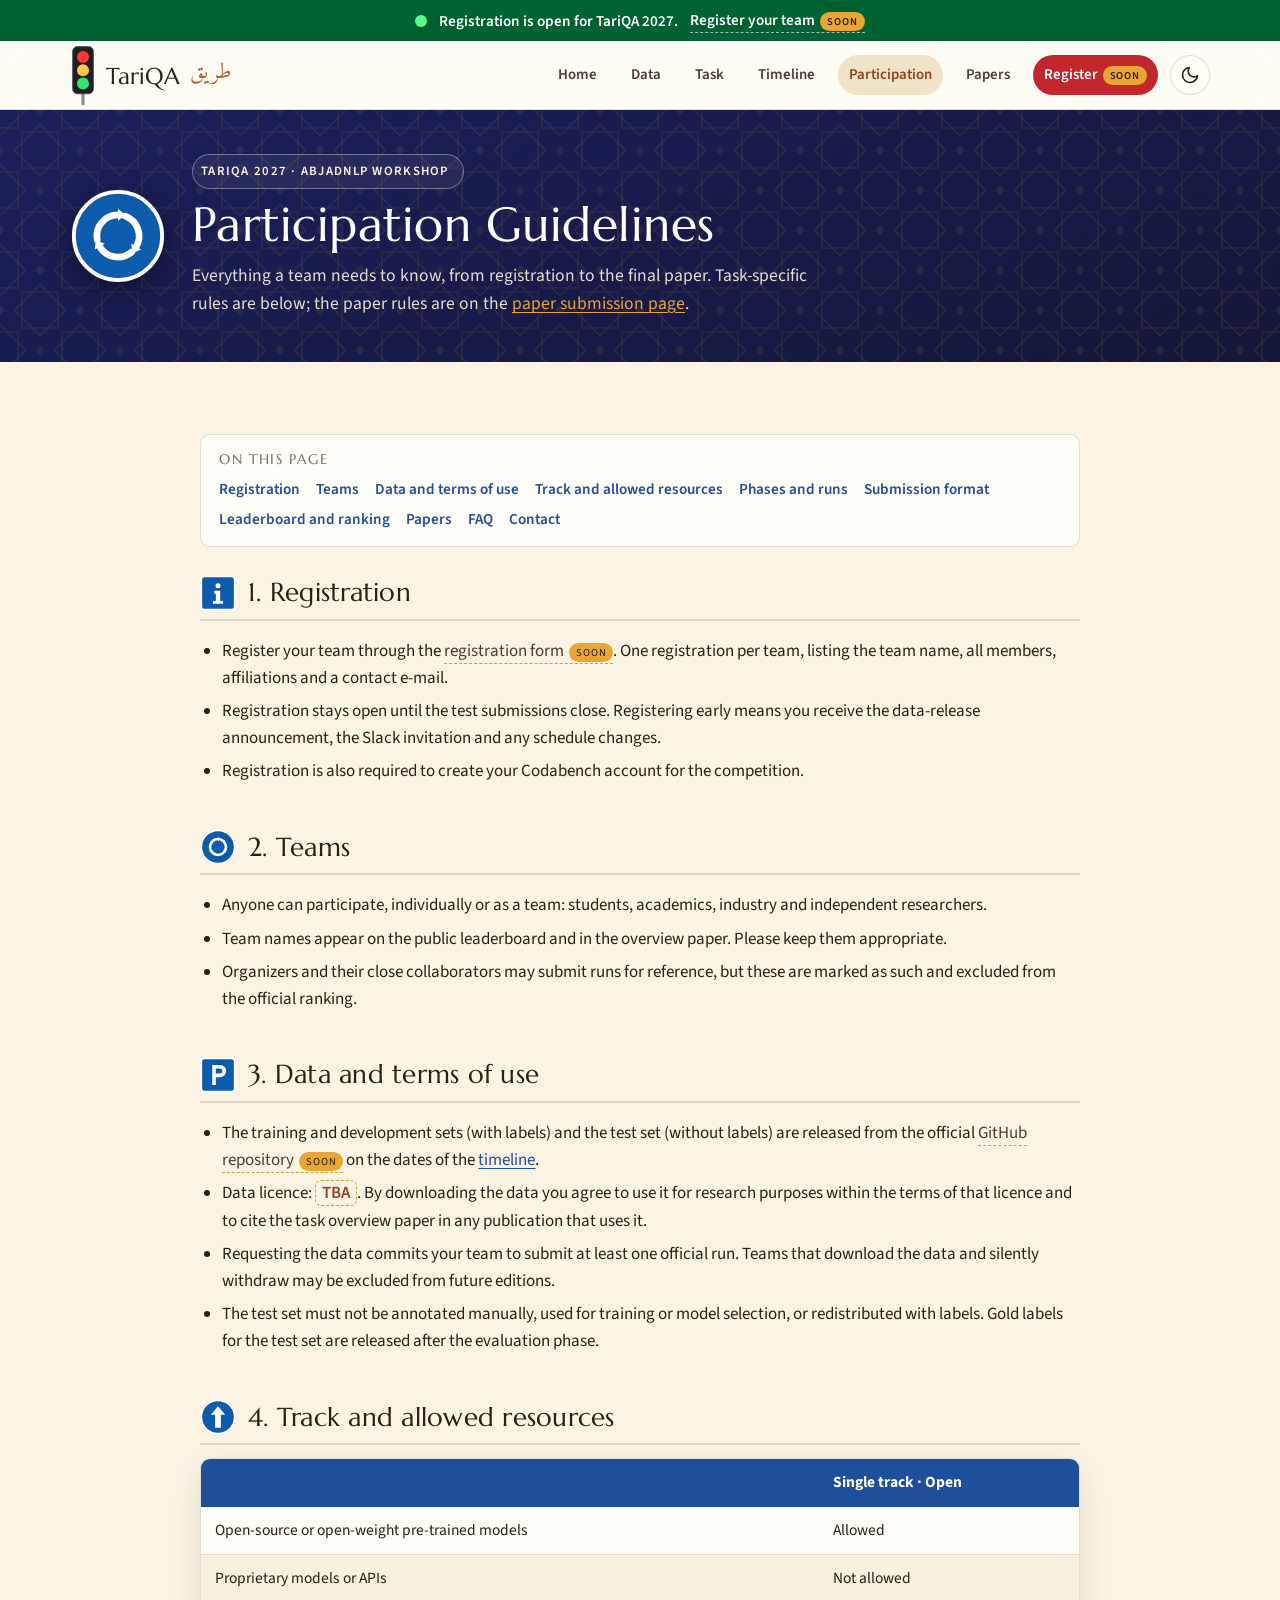
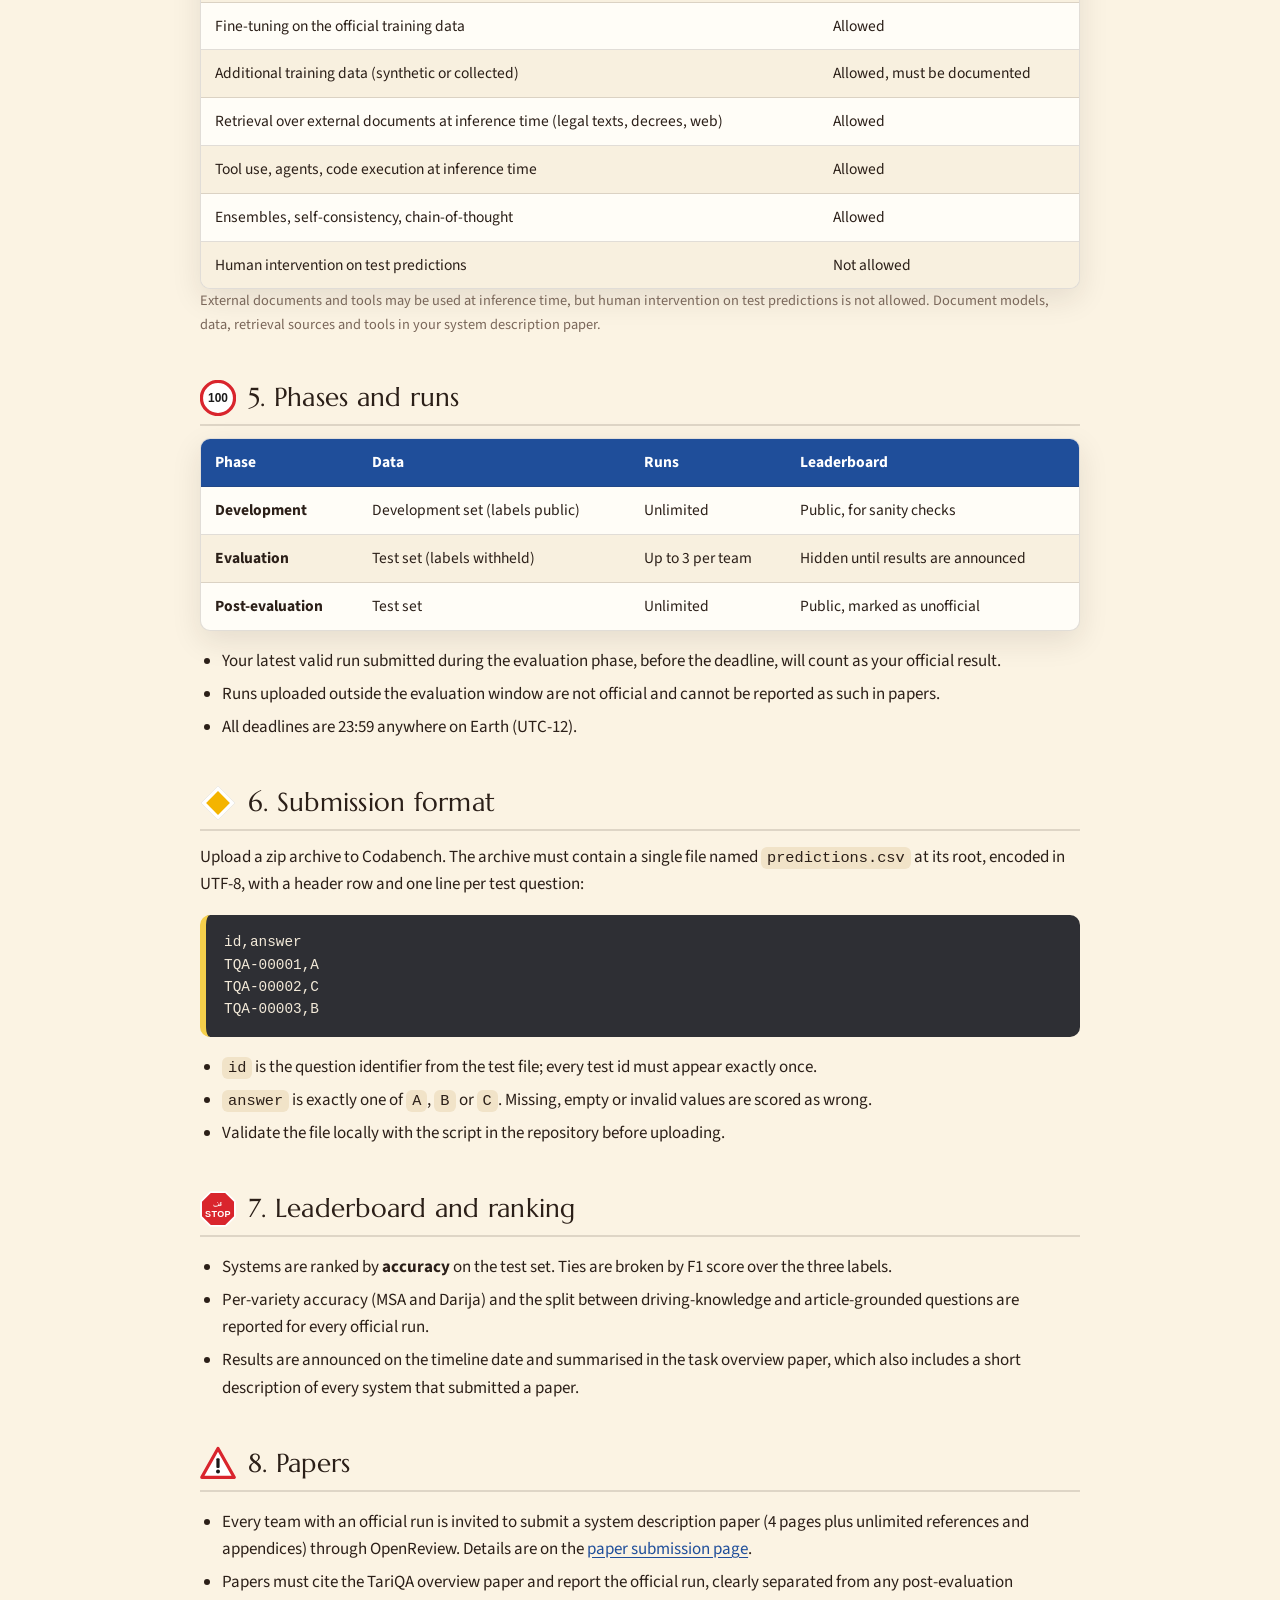
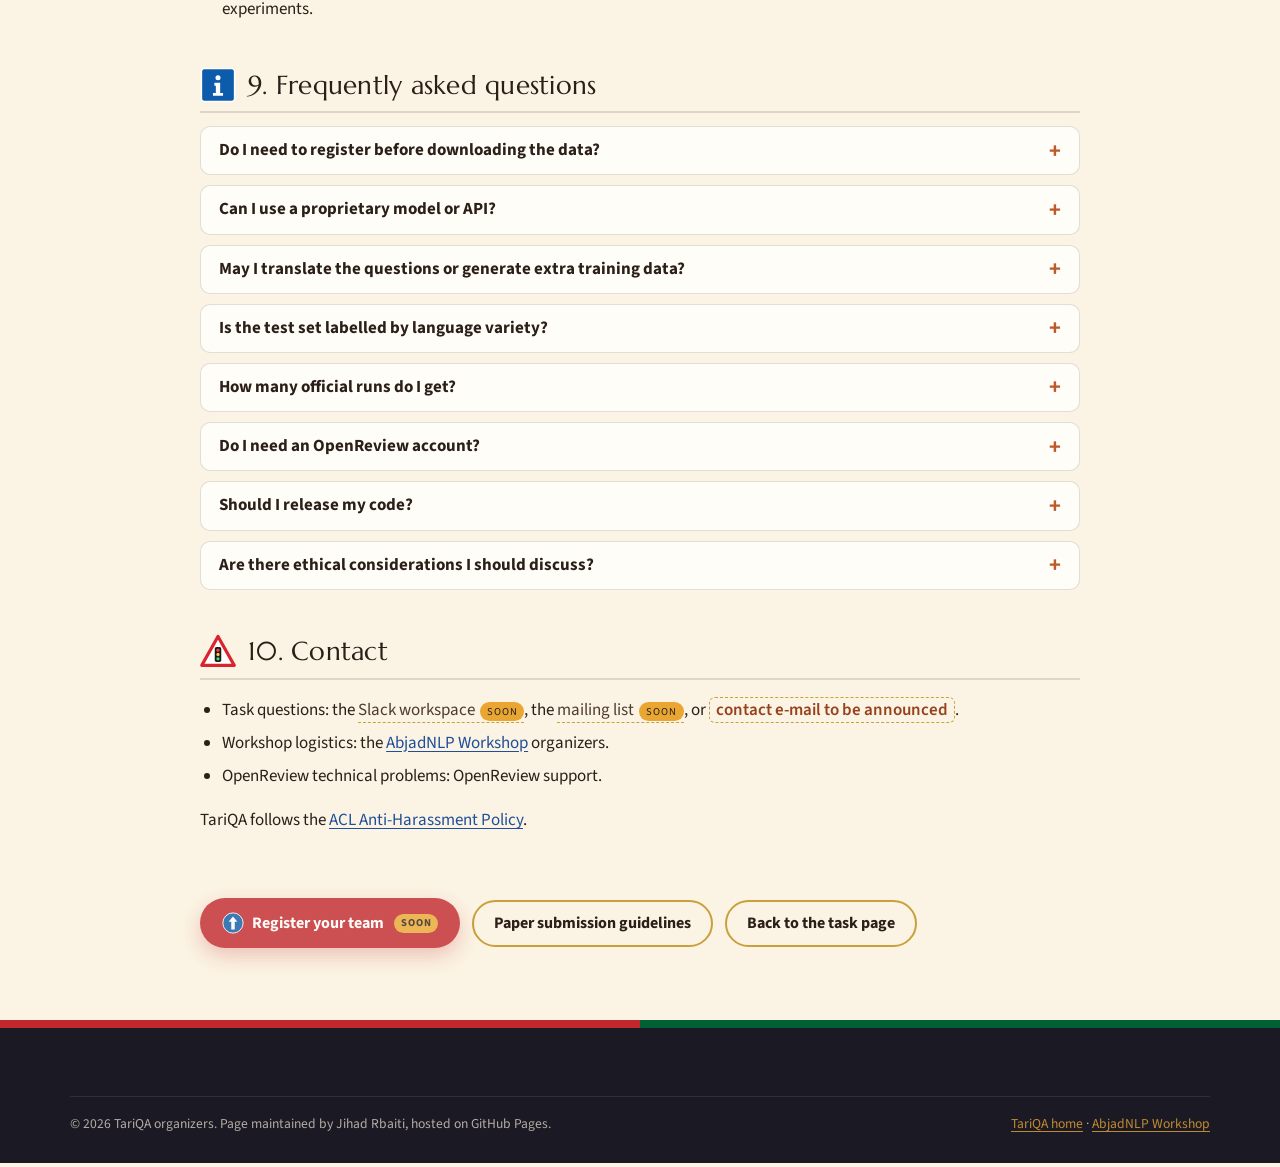
==== commit 426a66be: "Updated versions" ====
--- a/guidelines.html
+++ b/guidelines.html
@@ -3,8 +3,8 @@
 <head>
 <meta charset="utf-8">
 <meta name="viewport" content="width=device-width, initial-scale=1">
-<title>Participation Guidelines · TariqQA 2027</title>
-<meta name="description" content="How to participate in TariqQA, the Moroccan traffic law question answering shared task at AbjadNLP 2027: registration, data, tracks, submission format, phases and FAQ.">
+<title>Participation Guidelines · TariQA 2027</title>
+<meta name="description" content="How to participate in TariQA, the Moroccan traffic law question answering shared task at AbjadNLP 2027: registration, data, the open track, submission format, phases and FAQ.">
 <link rel="icon" type="image/svg+xml" href="assets/img/favicon.svg">
 <link rel="preconnect" href="https://fonts.googleapis.com">
 <link rel="preconnect" href="https://fonts.gstatic.com" crossorigin>
@@ -82,16 +82,16 @@
 <div class="topbar">
   <div class="container">
     <span class="pulse" aria-hidden="true"></span>
-    <span>Registration is open for TariqQA 2027.</span>
+    <span>Registration is open for TariQA 2027.</span>
     <a data-link="register">Register your team</a>
   </div>
 </div>
 
 <nav class="nav" aria-label="Main">
   <div class="container">
-    <a class="brand" href="index.html" aria-label="TariqQA home">
+    <a class="brand" href="index.html" aria-label="TariQA home">
       <svg aria-hidden="true"><use href="#traffic-light"/></svg>
-      <span>TariqQA</span>
+      <span>TariQA</span>
       <span class="brand-ar" aria-hidden="true">طريق</span>
     </a>
     <ul class="nav-links">
@@ -116,7 +116,7 @@
   <div class="container">
     <svg class="sign-icon" aria-hidden="true"><use href="#sign-roundabout"/></svg>
     <div>
-      <span class="eyebrow">TariqQA 2027 · AbjadNLP Workshop</span>
+      <span class="eyebrow">TariQA 2027 · AbjadNLP Workshop</span>
       <h1>Participation Guidelines</h1>
       <p class="lead">Everything a team needs to know, from registration to the final paper. Task-specific rules are below; the paper rules are on the <a href="paper.html">paper submission page</a>.</p>
     </div>
@@ -132,7 +132,7 @@
       <a href="#registration">Registration</a>
       <a href="#teams">Teams</a>
       <a href="#data-terms">Data and terms of use</a>
-      <a href="#tracks">Tracks and allowed resources</a>
+      <a href="#tracks">Track and allowed resources</a>
       <a href="#phases">Phases and runs</a>
       <a href="#format">Submission format</a>
       <a href="#ranking">Leaderboard and ranking</a>
@@ -144,14 +144,13 @@
     <h2 id="registration"><svg class="h-icon" aria-hidden="true"><use href="#sign-info"/></svg> 1. Registration</h2>
     <ul>
       <li>Register your team through the <a data-link="register">registration form</a>. One registration per team, listing the team name, all members, affiliations and a contact e-mail.</li>
-      <li>Registration is free and stays open until the test submissions close. Registering early means you receive the data-release announcement, the Slack invitation and any schedule changes.</li>
-      <li>Registration is also required to create your Codabench account for the competition and to receive the OpenReview submission link.</li>
+      <li>Registration stays open until the test submissions close. Registering early means you receive the data-release announcement, the Slack invitation and any schedule changes.</li>
+      <li>Registration is also required to create your Codabench account for the competition.</li>
     </ul>
 
     <h2 id="teams"><svg class="h-icon" aria-hidden="true"><use href="#sign-roundabout"/></svg> 2. Teams</h2>
     <ul>
-      <li>Anyone can participate, individually or as a team, at no cost: students, academics, industry and independent researchers.</li>
-      <li>A person may be a member of only one team in TariqQA. The same team may enter one or both tracks.</li>
+      <li>Anyone can participate, individually or as a team: students, academics, industry and independent researchers.</li>
       <li>Team names appear on the public leaderboard and in the overview paper. Please keep them appropriate.</li>
       <li>Organizers and their close collaborators may submit runs for reference, but these are marked as such and excluded from the official ranking.</li>
     </ul>
@@ -164,32 +163,33 @@
       <li>The test set must not be annotated manually, used for training or model selection, or redistributed with labels. Gold labels for the test set are released after the evaluation phase.</li>
     </ul>
 
-    <h2 id="tracks"><svg class="h-icon" aria-hidden="true"><use href="#sign-mandatory"/></svg> 4. Tracks and allowed resources</h2>
+    <h2 id="tracks"><svg class="h-icon" aria-hidden="true"><use href="#sign-mandatory"/></svg> 4. Track and allowed resources</h2>
     <table class="tbl">
-      <thead><tr><th></th><th>Track 1 · Closed-book</th><th>Track 2 · Open</th></tr></thead>
+      <thead><tr><th></th><th>Single track · Open</th></tr></thead>
       <tbody>
-        <tr><td>Pre-trained models (any size, open or proprietary)</td><td>Allowed</td><td>Allowed</td></tr>
-        <tr><td>Fine-tuning on the official training data</td><td>Allowed</td><td>Allowed</td></tr>
-        <tr><td>Additional training data (synthetic or collected)</td><td>Allowed, must be documented</td><td>Allowed, must be documented</td></tr>
-        <tr><td>Retrieval over external documents at inference time (Law 52-05, decrees, web)</td><td><strong>Not allowed</strong></td><td>Allowed</td></tr>
-        <tr><td>Tool use, agents, code execution at inference time</td><td><strong>Not allowed</strong></td><td>Allowed</td></tr>
-        <tr><td>Ensembles, self-consistency, chain-of-thought</td><td>Allowed</td><td>Allowed</td></tr>
-        <tr><td>Human intervention on test predictions</td><td>Not allowed</td><td>Not allowed</td></tr>
+        <tr><td>Open-source or open-weight pre-trained models</td><td>Allowed</td></tr>
+        <tr><td>Proprietary models or APIs</td><td>Not allowed</td></tr>
+        <tr><td>Fine-tuning on the official training data</td><td>Allowed</td></tr>
+        <tr><td>Additional training data (synthetic or collected)</td><td>Allowed, must be documented</td></tr>
+        <tr><td>Retrieval over external documents at inference time (legal texts, decrees, web)</td><td>Allowed</td></tr>
+        <tr><td>Tool use, agents, code execution at inference time</td><td>Allowed</td></tr>
+        <tr><td>Ensembles, self-consistency, chain-of-thought</td><td>Allowed</td></tr>
+        <tr><td>Human intervention on test predictions</td><td>Not allowed</td></tr>
       </tbody>
     </table>
-    <p class="small muted">In the closed-book track the model may only see the question and its three options at inference time. Anything the model knows must come from its parameters. If in doubt whether a technique counts as "retrieval", ask on Slack before the evaluation phase.</p>
+    <p class="small muted">External documents and tools may be used at inference time, but human intervention on test predictions is not allowed. Document models, data, retrieval sources and tools in your system description paper.</p>
 
     <h2 id="phases"><svg class="h-icon" aria-hidden="true"><use href="#sign-speed100"/></svg> 5. Phases and runs</h2>
     <table class="tbl">
       <thead><tr><th>Phase</th><th>Data</th><th>Runs</th><th>Leaderboard</th></tr></thead>
       <tbody>
         <tr><td><strong>Development</strong></td><td>Development set (labels public)</td><td>Unlimited</td><td>Public, for sanity checks</td></tr>
-        <tr><td><strong>Evaluation</strong></td><td>Test set (labels withheld)</td><td>Up to 3 per team and track</td><td>Hidden until results are announced</td></tr>
+        <tr><td><strong>Evaluation</strong></td><td>Test set (labels withheld)</td><td>Up to 3 per team</td><td>Hidden until results are announced</td></tr>
         <tr><td><strong>Post-evaluation</strong></td><td>Test set</td><td>Unlimited</td><td>Public, marked as unofficial</td></tr>
       </tbody>
     </table>
     <ul>
-      <li>Each run declares its track at upload time. The last valid run uploaded before the deadline is the official run for that track, unless the team names another one on Slack before the deadline.</li>
+      <li>Your latest valid run submitted during the evaluation phase, before the deadline, will count as your official result.</li>
       <li>Runs uploaded outside the evaluation window are not official and cannot be reported as such in papers.</li>
       <li>All deadlines are 23:59 anywhere on Earth (UTC-12).</li>
     </ul>
@@ -203,13 +203,12 @@
     <ul>
       <li><code>id</code> is the question identifier from the test file; every test id must appear exactly once.</li>
       <li><code>answer</code> is exactly one of <code>A</code>, <code>B</code> or <code>C</code>. Missing, empty or invalid values are scored as wrong.</li>
-      <li>Row order does not matter. Extra columns are ignored.</li>
-      <li>Validate the file locally with the script in the repository before uploading. A <a data-link="sample">sample file</a> shows the format.</li>
+      <li>Validate the file locally with the script in the repository before uploading.</li>
     </ul>
 
     <h2 id="ranking"><svg class="h-icon" aria-hidden="true"><use href="#sign-stop"/></svg> 7. Leaderboard and ranking</h2>
     <ul>
-      <li>Systems are ranked by <strong>accuracy</strong> on the test set, per track. Ties are broken by macro-F1 over the three labels.</li>
+      <li>Systems are ranked by <strong>accuracy</strong> on the test set. Ties are broken by F1 score over the three labels.</li>
       <li>Per-variety accuracy (MSA and Darija) and the split between driving-knowledge and article-grounded questions are reported for every official run.</li>
       <li>Results are announced on the timeline date and summarised in the task overview paper, which also includes a short description of every system that submitted a paper.</li>
     </ul>
@@ -217,20 +216,16 @@
     <h2 id="papers"><svg class="h-icon" aria-hidden="true"><use href="#sign-warning"/></svg> 8. Papers</h2>
     <ul>
       <li>Every team with an official run is invited to submit a system description paper (4 pages plus unlimited references and appendices) through OpenReview. Details are on the <a href="paper.html">paper submission page</a>.</li>
-      <li>Papers must cite the TariqQA overview paper and report the official run, clearly separated from any post-evaluation experiments.</li>
-      <li>At least one author of each accepted paper must register for the workshop and present the work. Papers without a registered presenter by the early-registration deadline may be removed from the proceedings.</li>
-      <li>Participants act as reviewers for other system papers; every review is checked by an organizer.</li>
+      <li>Papers must cite the TariQA overview paper and report the official run, clearly separated from any post-evaluation experiments.</li>
     </ul>
 
     <h2 id="faq"><svg class="h-icon" aria-hidden="true"><use href="#sign-info"/></svg> 9. Frequently asked questions</h2>
-    <details class="faq"><summary>Do I need to register before downloading the data?</summary><p>Yes. Registration is free and takes two minutes. It lets us keep teams informed and keep the leaderboard tidy.</p></details>
-    <details class="faq"><summary>Can I participate in only one track?</summary><p>Yes. Enter the closed-book track, the open track, or both. Each track has its own leaderboard and run limit.</p></details>
-    <details class="faq"><summary>Can I use a proprietary API such as GPT, Claude or Gemini?</summary><p>Yes, in both tracks, as long as the model is not given external documents or tools at inference time in the closed-book track, and as long as you document exactly which model and version you used.</p></details>
-    <details class="faq"><summary>May I translate the questions or generate extra training data?</summary><p>Yes. Translation, paraphrasing and synthetic data generation are allowed in both tracks and must be described in the paper. Generating data from the test questions is not allowed.</p></details>
+    <details class="faq"><summary>Do I need to register before downloading the data?</summary><p>Yes. Registration takes two minutes. It lets us keep teams informed and keep the leaderboard tidy.</p></details>
+    <details class="faq"><summary>Can I use a proprietary model or API?</summary><p>No. Only open-source or open-weight models may be used. Document the model and version in your paper.</p></details>
+    <details class="faq"><summary>May I translate the questions or generate extra training data?</summary><p>Yes. Translation, paraphrasing and synthetic data generation are allowed and must be described in the paper. Generating data from the test questions is not allowed.</p></details>
     <details class="faq"><summary>Is the test set labelled by language variety?</summary><p>The test file contains only the question and its options. Variety labels are released after the evaluation phase, together with the gold answers, so that teams can analyse their results.</p></details>
-    <details class="faq"><summary>How many official runs do I get?</summary><p>Up to three per team and track during the evaluation phase. Development-phase runs are unlimited.</p></details>
+    <details class="faq"><summary>How many official runs do I get?</summary><p>Up to three per team during the evaluation phase. Development-phase runs are unlimited.</p></details>
     <details class="faq"><summary>Do I need an OpenReview account?</summary><p>Yes, every author needs one to submit and to review. System and overview papers are not anonymous, and teams may post their papers on arXiv.</p></details>
-    <details class="faq"><summary>Is there a participation fee?</summary><p>No. Participation in the shared task is free. One author of each accepted paper registers for the AbjadNLP workshop to present the work.</p></details>
     <details class="faq"><summary>Should I release my code?</summary><p>It is strongly encouraged. Add the URL to your paper; replicability is one of the review criteria.</p></details>
     <details class="faq"><summary>Are there ethical considerations I should discuss?</summary><p>Yes. Describe potential misuse and limitations of your system, in particular the risk of giving wrong legal advice to drivers, in a short paragraph of the paper.</p></details>
 
@@ -240,7 +235,7 @@
       <li>Workshop logistics: the <a data-link="workshop">AbjadNLP Workshop</a> organizers.</li>
       <li>OpenReview technical problems: OpenReview support.</li>
     </ul>
-    <p>TariqQA follows the <a data-link="antiHarassment">ACL Anti-Harassment Policy</a>.</p>
+    <p>TariQA follows the <a data-link="antiHarassment">ACL Anti-Harassment Policy</a>.</p>
 
     <div class="cta-row mt-3">
       <a class="btn btn-primary" data-link="register"><svg aria-hidden="true"><use href="#sign-mandatory"/></svg> Register your team</a>
@@ -254,8 +249,8 @@
 <footer class="footer">
   <div class="container">
     <div class="tiny">
-      <span>© <span data-year>2026</span> TariqQA organizers. Page maintained by <span class="tba">maintainer</span>, hosted on GitHub Pages.</span>
-      <span><a href="index.html">TariqQA home</a> · <a data-link="workshop">AbjadNLP Workshop</a></span>
+      <span>© <span data-year>2026</span> TariQA organizers. Page maintained by Jihad Rbaiti, hosted on GitHub Pages.</span>
+      <span><a href="index.html">TariQA home</a> · <a data-link="workshop">AbjadNLP Workshop</a></span>
     </div>
   </div>
 </footer>
--- a/assets/css/style.css
+++ b/assets/css/style.css
@@ -1,5 +1,5 @@
 /* ==========================================================================
-   TariqQA — Moroccan Traffic Law Question Answering Shared Task (AbjadNLP)
+   TariQA — Moroccan Traffic Law Question Answering Shared Task (AbjadNLP)
    Visual language: traditional Moroccan craft (zellige stars, horseshoe
    arches, saffron / cobalt / terracotta / emerald) fused with road signs,
    traffic lights and asphalt road motifs.
@@ -141,7 +141,7 @@
 .prose li { margin-bottom: 0.45em; }
 .muted { color: var(--muted); }
 .small { font-size: 0.9rem; }
-.mt-1 { margin-top: 12px; } .mt-2 { margin-top: 26px; } .mt-3 { margin-top: 44px; }
+.mt-1 { margin-top: 12px; } .mt-2 { margin-top: 40px; } .mt-3 { margin-top: 64px; }
 .mb-0 { margin-bottom: 0; }
 
 .skip-link {
@@ -197,7 +197,7 @@
 .brand:hover { color: var(--text); }
 .brand svg { width: 26px; height: 60px; }
 .brand .brand-ar { font-family: var(--font-arabic); color: var(--terracotta); font-size: 1.4rem; margin-top: -4px; }
-.nav-links { display: flex; gap: 2px; list-style: none; margin: 0; padding: 0; }
+.nav-links { display: flex; gap: 12px; list-style: none; margin: 0; padding: 0; }
 .nav-links li { margin: 0; }
 .nav-links a {
   display: block; padding: 8px 11px; border-radius: 999px; color: var(--text-2);
@@ -222,7 +222,7 @@
   .nav-links {
     display: none; position: absolute; top: calc(100% + 1px); left: 0; right: 0;
     flex-direction: column; background: var(--surface); border-bottom: 1px solid var(--line);
-    padding: 10px 12px 14px; box-shadow: 0 12px 24px rgba(0, 0, 0, 0.12); gap: 2px;
+    padding: 10px 12px 14px; box-shadow: 0 12px 24px rgba(0, 0, 0, 0.12); gap: 8px;
   }
   .nav.open .nav-links { display: flex; }
   .nav-links a { padding: 10px 14px; border-radius: 10px; }
@@ -362,6 +362,7 @@
   background-size: 80px 80px; opacity: 0.22; pointer-events: none;
 }
 .section > .container { position: relative; }
+#overview .overview-glance { align-self: start; }
 .section-head { display: flex; align-items: center; gap: 20px; }
 .section-head .sign-icon { width: 68px; height: 68px; flex: none; filter: drop-shadow(0 6px 10px rgba(0, 0, 0, 0.18)); }
 .section-head h2 { margin: 0; }
@@ -410,6 +411,8 @@
    Dataset statistics drawn as road signs
    ========================================================================== */
 .stats { display: grid; grid-template-columns: repeat(5, minmax(0, 1fr)); gap: 18px; margin: 36px 0 12px; }
+#data .stats + h3 { margin-top: 64px; }
+#data .grid.grid-2 + .grid.grid-2 { margin-top: 64px; }
 @media (max-width: 900px) { .stats { grid-template-columns: repeat(3, minmax(0, 1fr)); } }
 @media (max-width: 560px) { .stats { grid-template-columns: repeat(2, minmax(0, 1fr)); } }
 .stat { display: flex; flex-direction: column; align-items: center; text-align: center; gap: 10px; }
